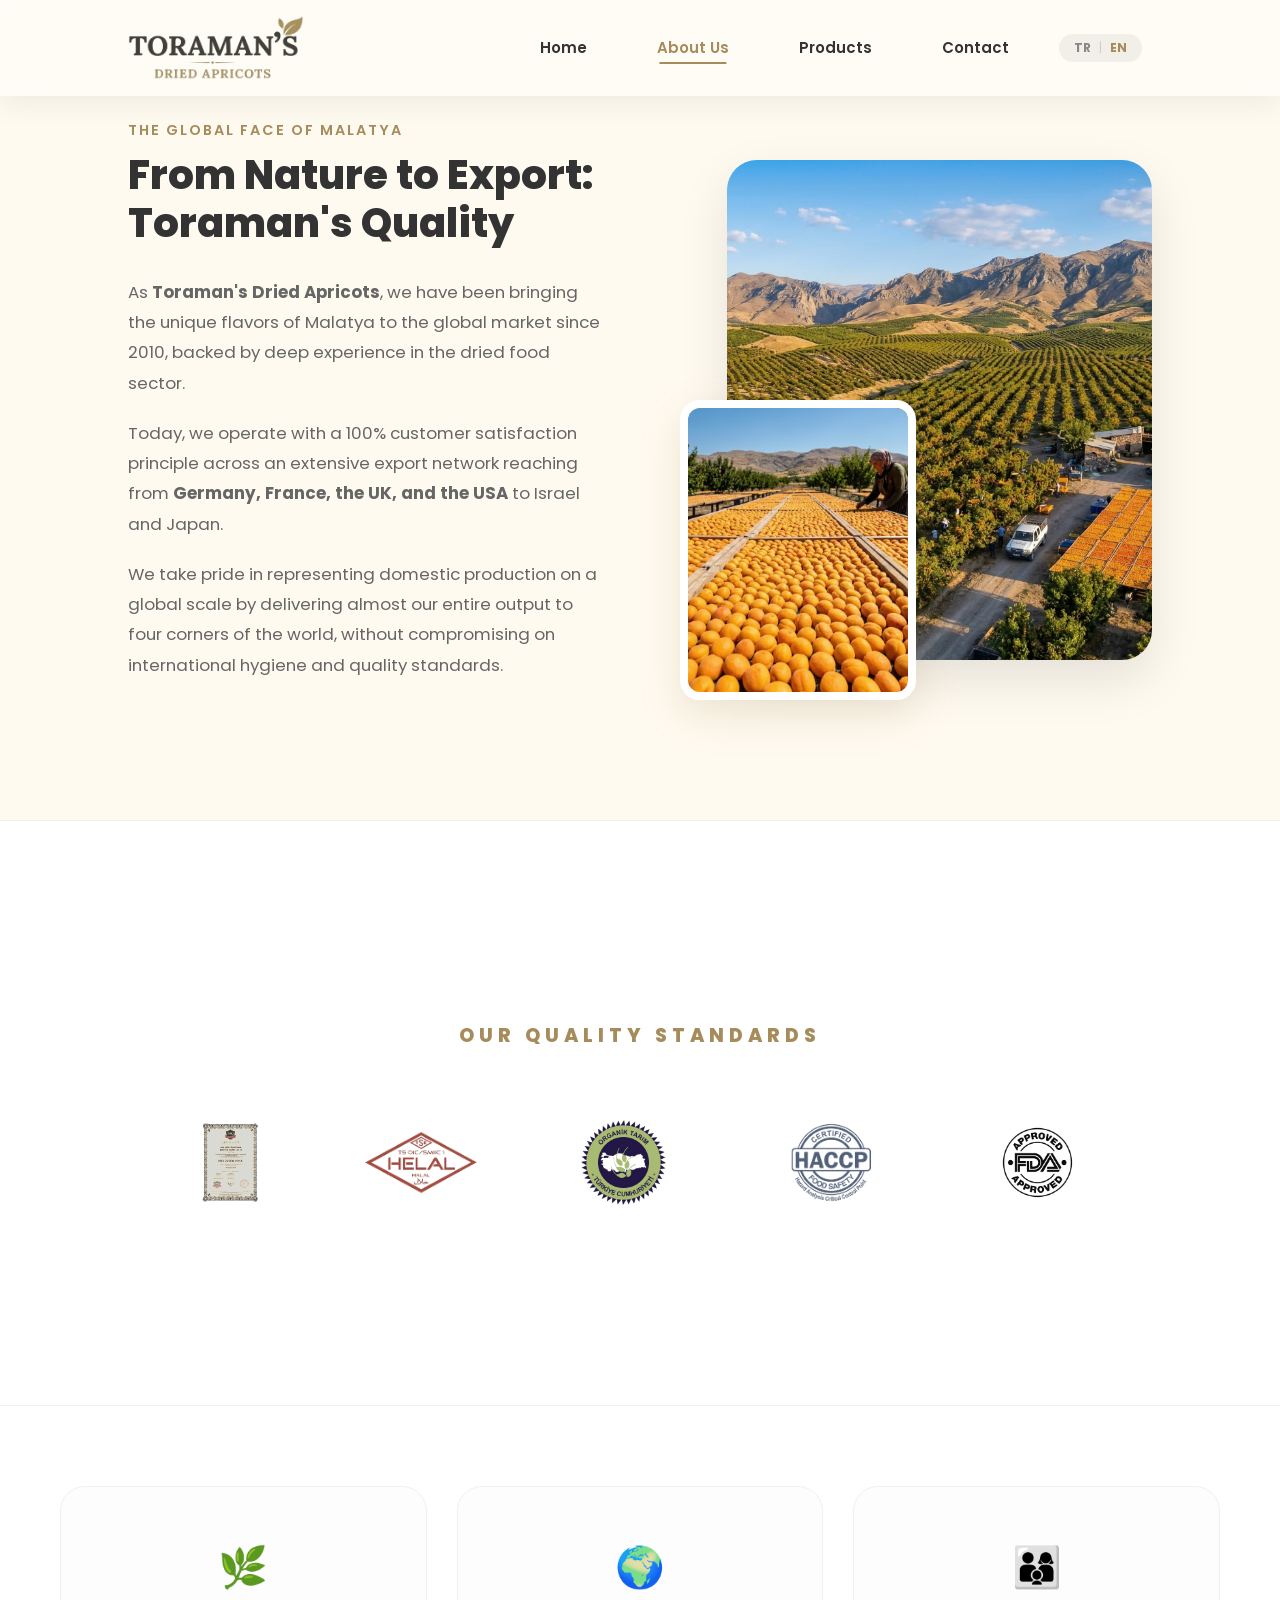
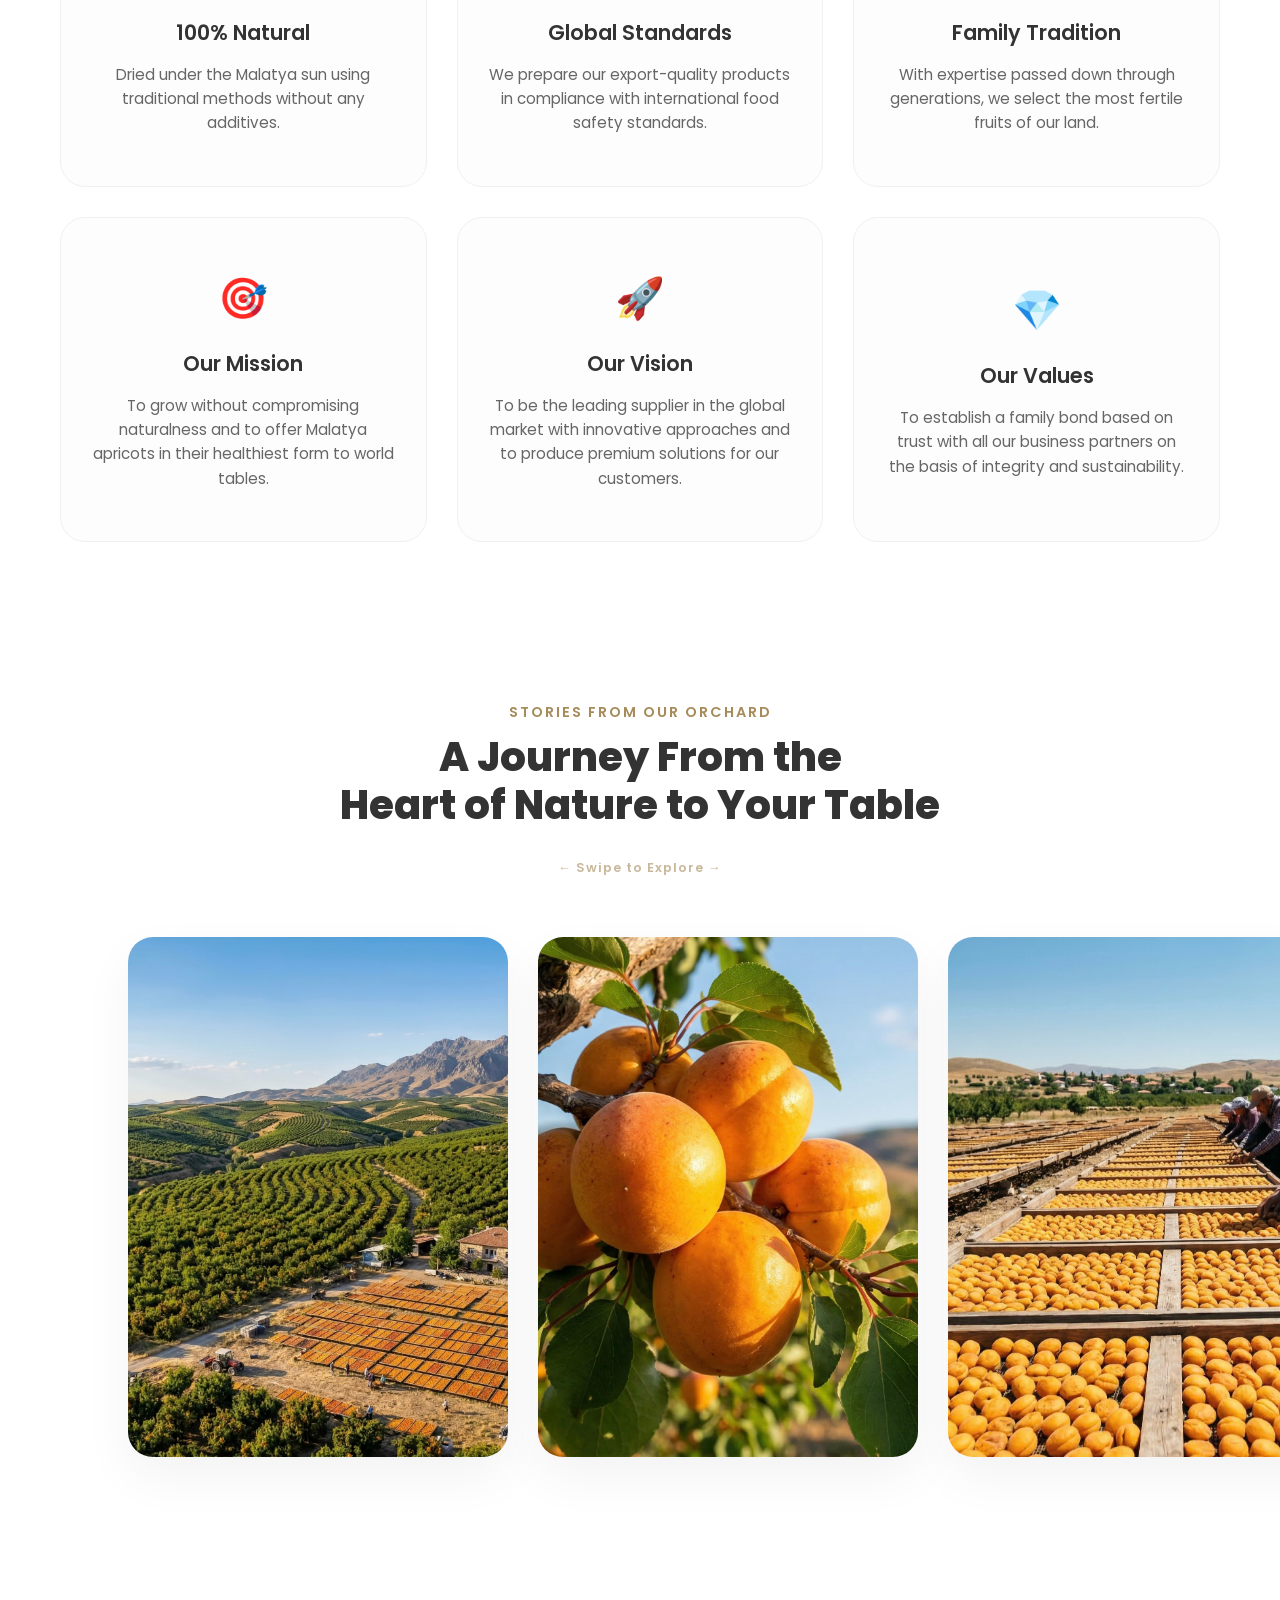
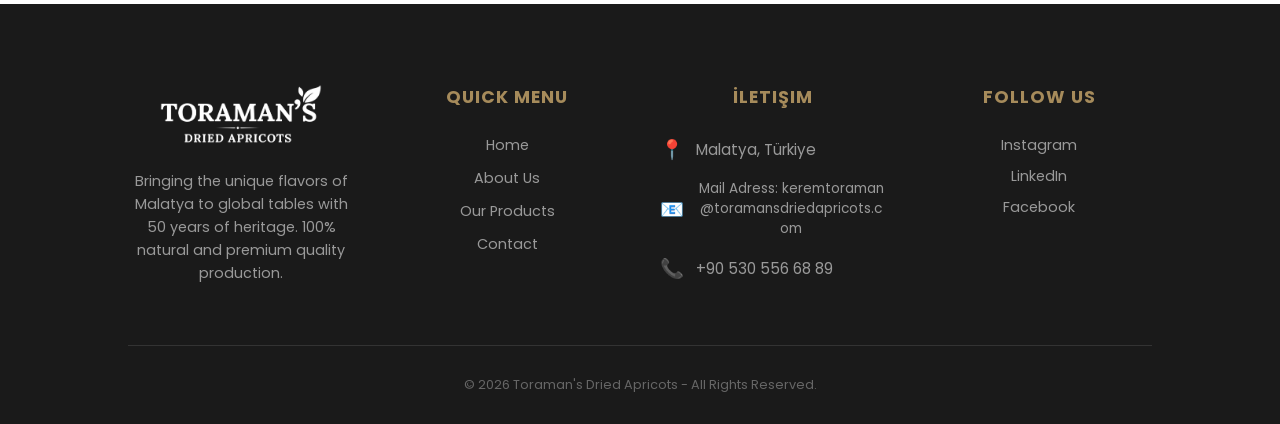
==== about-en.html @ fddc1342 "Update about-en.html" ====
<!DOCTYPE html>
<html lang="en">
<head>
    <meta charset="UTF-8">
    <meta name="viewport" content="width=device-width, initial-scale=1.0">
    <title>About Us | Toraman's Dried Apricots</title>
    <link href="https://fonts.googleapis.com/css2?family=Poppins:wght@300;400;600;700&display=swap" rel="stylesheet">
    <link rel="stylesheet" href="style.css">
    <link rel="icon" type="image/png" href="Photos/favicon1.png">
</head>
<body>
    <nav class="navbar">
        <div class="logo">
            <a href="index-en.html">
                <img src="Photos/logo.png" alt="Toraman Logo" id="nav-logo">
            </a>
        </div>
        <ul class="nav-links">
            <li><a href="index-en.html">Home</a></li>
            <li><a href="about-en.html" class="active">About Us</a></li>
            <li><a href="index-en.html#products">Products</a></li> 
            <li><a href="index-en.html#contact">Contact</a></li>
            <li class="lang-switcher">
                <a href="about.html" class="lang-btn">TR</a>
                <span class="lang-divider">|</span>
                <a href="about-en.html" class="lang-btn active">EN</a>
            </li>
        </ul>
    </nav>

    <section class="about-modern reveal">
        <div class="about-modern-content">
            <div class="about-modern-text">
                <span class="sub-title">The Global Face of Malatya</span>
                <h2 class="modern-title">From Nature to Export: <br> Toraman's Quality</h2>
                
                <p>As <strong>Toraman's Dried Apricots</strong>, we have been bringing the unique flavors of Malatya to the global market since 2010, backed by deep experience in the dried food sector.</p>
                
                <p>Today, we operate with a 100% customer satisfaction principle across an extensive export network reaching from <strong>Germany, France, the UK, and the USA</strong> to Israel and Japan.</p>
                
                <p>We take pride in representing domestic production on a global scale by delivering almost our entire output to four corners of the world, without compromising on international hygiene and quality standards.</p>
            </div>
    
            <div class="about-modern-visuals">
                <div class="main-image-wrapper">
                    <img src="Photos/hero1.jpg" alt="Toraman Apricot Orchard" class="main-image">
                </div>
                <div class="overlay-image-wrapper">
                    <img src="Photos/kurutma1.jpg" alt="Natural Drying Process" class="overlay-image">
                </div>
            </div>
        </div>
    </section>

    <section class="trust-stats reveal">
            <div class="cert-logos reveal delay-1">
            <div class="cert-container">
                <span class="cert-title">OUR QUALITY STANDARDS</span>
                <div class="cert-scroll">
                    <img src="Photos/iso-logo.png" alt="ISO 22000" class="cert-img">
                    <img src="Photos/helal-logo.png" alt="Halal Certificate" class="cert-img">
                    <img src="Photos/organik-logo.png" alt="Organic Farming" class="cert-img">
                    <img src="Photos/haccp-logo.png" alt="HACCP" class="cert-img">
                    <img src="Photos/fda-logo.png" alt="FDA Approved" class="cert-img">
                </div>
            </div>
        </div>
    </section>

    <section class="corporate-section">
        <div class="features-grid">
            <div class="feature-card reveal">
                <div class="feature-icon">🌿</div>
                <h3>100% Natural</h3>
                <p>Dried under the Malatya sun using traditional methods without any additives.</p>
            </div>
    
            <div class="feature-card reveal delay-1">
                <div class="feature-icon">🌍</div>
                <h3>Global Standards</h3>
                <p>We prepare our export-quality products in compliance with international food safety standards.</p>
            </div>
    
            <div class="feature-card reveal delay-2">
                <div class="feature-icon">👨‍👩‍👦</div>
                <h3>Family Tradition</h3>
                <p>With expertise passed down through generations, we select the most fertile fruits of our land.</p>
            </div>
    
            <div class="feature-card reveal">
                <div class="feature-icon">🎯</div>
                <h3>Our Mission</h3>
                <p>To grow without compromising naturalness and to offer Malatya apricots in their healthiest form to world tables.</p>
            </div>
    
            <div class="feature-card reveal delay-1">
                <div class="feature-icon">🚀</div>
                <h3>Our Vision</h3>
                <p>To be the leading supplier in the global market with innovative approaches and to produce premium solutions for our customers.</p>
            </div>
    
            <div class="feature-card reveal delay-2">
                <div class="feature-icon">💎</div>
                <h3>Our Values</h3>
                <p>To establish a family bond based on trust with all our business partners on the basis of integrity and sustainability.</p>
            </div>
        </div>
</section>

<section class="modern-scroll-gallery">
    <div class="gallery-intro reveal">
        <span class="sub-title">Stories From Our Orchard</span>
        <h2 class="modern-title">A Journey From the <br> Heart of Nature to Your Table</h2>
        <p class="scroll-hint">← Swipe to Explore →</p>
    </div>

    <div class="scroll-container-wrapper reveal delay-1">
        <div class="scroll-content">
            
            <div class="scroll-item">
                <img src="Photos/bahce1.jpg" alt="Toraman Apricot Orchard">
                <div class="item-overlay">
                    <h3>The Sun of Malatya</h3>
                    <p>We grow in the most fertile lands using natural methods.</p>
                </div>
            </div>

            <div class="scroll-item">
                <img src="Photos/hasat.jpg" alt="Apricot Harvest">
                <div class="item-overlay">
                    <h3>Careful Harvest</h3>
                    <p>We hand-pick each apricot from the branch with great care.</p>
                </div>
            </div>

            <div class="scroll-item">
                <img src="Photos/kurutma.jpg" alt="Natural Drying">
                <div class="item-overlay">
                    <h3>Traditional Drying</h3>
                    <p>We dry them under the sun without any additives.</p>
                </div>
            </div>

            <div class="scroll-item">
                <img src="Photos/premium.jpg" alt="Premium Apricots">
                <div class="item-overlay">
                    <h3>Premium Quality</h3>
                    <p>We select only the best and prepare them to export standards.</p>
                </div>
            </div>

             <div class="scroll-item">
                <img src="Photos/family.jpg" alt="Toraman Family">
                <div class="item-overlay">
                    <h3>Three Generations of Expertise</h3>
                    <p>We keep our family tradition alive since 1970.</p>
                </div>
            </div>

        </div>
    </div>
</section>

<footer class="footer">
    <div class="footer-container">
        <div class="footer-col">
            <img src="Photos/logo.png" alt="Toraman Logo" class="footer-logo">
            <p class="footer-about">
                Bringing the unique flavors of Malatya to global tables with 50 years of heritage. 100% natural and premium quality production.
            </p>
        </div>

        <div class="footer-col">
            <h4>Quick Menu</h4>
            <ul>
                <li><a href="index-en.html#home">Home</a></li>
                <li><a href="about-en.html">About Us</a></li>
                <li><a href="index-en.html#products">Our Products</a></li>
                <li><a href="index-en.html#contact">Contact</a></li>
            </ul>
        </div>

        <div class="footer-col">
            <h4>İletişim</h4>
            <div class="footer-contact-list">
                <div class="contact-item">
                    <span class="icon">📍</span>
                    <p>Malatya, Türkiye</p>
                </div>
                <div class="contact-item">
                    <span class="icon">📧</span>
                    <p class="long-email">Mail Adress: keremtoraman@toramansdriedapricots.com</p>
                </div>
                <div class="contact-item">
                    <span class="icon">📞</span>
                    <p>+90 530 556 68 89</p>
                </div>
            </div>
        </div>

        <div class="footer-col">
            <h4>Follow Us</h4>
            <div class="social-icons">
                <a href="#" class="social-link">Instagram</a>
                <a href="#" class="social-link">LinkedIn</a>
                <a href="#" class="social-link">Facebook</a>
            </div>
        </div>
    </div>
    <div class="footer-bottom">
        <p>© 2026 Toraman's Dried Apricots - All Rights Reserved.</p>
    </div>
</footer>

    <script src="script.js"></script>
</body>
</html>
---- style.css ----
* {
    margin: 0;
    padding: 0;
    box-sizing: border-box;
    font-family: 'Poppins', 'Segoe UI', Tahoma, sans-serif;
    scroll-behavior: smooth;
}

/* --- ANİMASYON TANIMLARI --- */
@keyframes fadeInUp {
    from {
        opacity: 0;
        transform: translateY(30px);
    }
    to {
        opacity: 1;
        transform: translateY(0);
    }
}

/* --- GENEL AYARLAR --- */
.navbar {
    display: flex;
    justify-content: space-between;
    align-items: center; /* Dikeyde tam ortalama */
    padding: 15px 10% !important;
    background: rgba(255, 255, 255, 0.4) !important; /* %40 opaklık: Arkadaki bahçe görseli çok daha net sızacak */
    backdrop-filter: blur(15px); /* Bulanıklık seviyesi Apple tarzı derinlik verir */
    -webkit-backdrop-filter: blur(15px);
    box-shadow: 0 4px 30px rgba(0, 0, 0, 0.05);
    position: fixed;
    width: 100%;
    top: 0;
    z-index: 1000;
    min-height: 80px;
    border-bottom: 1px solid rgba(255, 255, 255, 0.2);
    box-shadow: 0 4px 30px rgba(0, 0, 0, 0.08); /* 0.05'ten 0.08'e çıkardık */
}

.logo {
    font-size: 20px;
    font-weight: bold;
    color: #e67e22;
}

.logo span { color: #2ecc71; margin-left: 5px; }

.nav-links { 
    list-style: none; 
    display: flex; 
    align-items: center; 
    gap: 10px; /* Butonlar arası nefes payı */
}

.nav-links li {
    position: relative; /* Çizginin taşmaması için bu şart */
    margin: 0 10px;
}

/* Navigasyon Linkleri Genel */
.nav-links a {
    text-decoration: none;
    color: #333;
    font-weight: 600;
    font-size: 15px;
    padding: 10px 20px;
    display: inline-block;
    position: relative;
    border-radius: 50px;
    background-color: transparent !important; /* Gri kutuyu zorla kaldırır */
    transition: all 0.4s cubic-bezier(0.165, 0.84, 0.44, 1);
}

/* Üzerine gelince sadece renk değişsin */
.nav-links a:hover, .nav-links a.active {
    color: #a68b5b !important;
    background-color: transparent !important;
}

/* Çizgiyi kelime boyuna hapseden akıllı ayar */
.nav-links a::after {
    content: '';
    position: absolute;
    bottom: 5px; 
    left: 50%;
    width: 0; /* Başlangıçta yok */
    height: 2px;
    background-color: #a68b5b;
    transform: translateX(-50%); /* Tam ortadan genişler */
    transition: width 0.3s ease;
}

/* Üzerine gelince veya aktif sayfadaysa sadece kelime kadar uzar */
.nav-links a:hover::after,
.nav-links a.active::after {
    width: 60%; /* Butonun %60'ı kadar (tam yazı boyu) */
}

/* Eğer 'active' olan butonun arkasında hala gri kutu varsa onu şeffaflaştırır: */
.nav-links a.active {
    background-color: transparent !important;
    color: #a68b5b;
}

#nav-logo {
    height: 65px !important; /* Bir tık küçülterek daha zarif durmasını sağladık */
    width: auto !important;
    display: block; /* Eğer logonun beyaz bir arka planı varsa, onu navbarla kaynaştırır: */
    mix-blend-mode: multiply; /* Beyaz arka planı yok sayıp logoyu alta geçirir */
    transition: transform 0.3s ease;
    filter: contrast(110%); /* Logonun renklerini biraz daha canlandırır */}

#nav-logo:hover {
    transform: scale(1.05) !important;
}

@media (max-width: 768px) {
    #nav-logo {
        height: 65px !important;
    }
    .navbar {
        min-height: 70px;
    }
}

/* --- HERO (KAPAK) AYARLARI --- */
.hero {
    height: 100vh;
    background: linear-gradient(rgba(0,0,0,0.4), rgba(0,0,0,0.4)), url('Photos/hero.jpg') center/cover;
    display: flex;
    align-items: center;
    justify-content: center;
    text-align: center;
    color: #fff;
}

.hero-content {
    display: flex;
    flex-direction: column;
    align-items: center;
    justify-content: center;
    width: 100%;
}

.hero-content h1 { 
    font-size: 3.5rem;
    margin-bottom: 20px; 
    text-shadow: 2px 4px 10px rgba(0,0,0,0.3);
    letter-spacing: -1px;
}

.hero-content p {
    text-align: center;
    max-width: 650px;
    margin: 0 auto 40px auto;
    font-size: 1.3rem;
    text-shadow: 1px 2px 5px rgba(0,0,0,0.3);
    font-weight: 300;
}

.fade-in {
    animation: fadeInUp 1s ease-out forwards;
}

.fade-in-delay {
    opacity: 0;
    animation: fadeInUp 1s ease-out 0.5s forwards;
}

.reveal-btn {
    opacity: 0;
    animation: fadeInUp 1s ease-out 1s forwards;
    background: linear-gradient(135deg, #a68b5b, #8b7355) !important;
    color: #fff !important;
    text-decoration: none;
    padding: 15px 45px !important;
    border-radius: 50px;
    font-weight: 700 !important;
    font-size: 16px;
    letter-spacing: 1px;
    display: inline-block;
    border: none !important;
    box-shadow: 0 10px 25px rgba(166, 139, 91, 0.4) !important;
    transition: all 0.4s cubic-bezier(0.175, 0.885, 0.32, 1.275) !important;
    box-shadow: 0 10px 25px rgba(166, 139, 91, 0.4);
    border: 1px solid rgba(255, 255, 255, 0.2); /* Çok ince beyaz bir çerçeve butonu öne çıkarır */
}

.reveal-btn:hover {
    transform: translateY(-5px) scale(1.05);
    box-shadow: 0 15px 35px rgba(166, 139, 91, 0.5) !important;
    filter: brightness(1.1);
}

/* --- APPLE STYLE ÜRÜN KARTLARI --- */
.products {
    padding: 120px 10%;
    background: #fbfbfd; /* Apple'ın imza kirli beyazı */
    text-align: center;
}

.product-grid {
    display: grid;
    grid-template-columns: repeat(auto-fit, minmax(320px, 1fr));
    gap: 40px;
    margin-top: 80px;
}

.product-card {
    background: #fff;
    border-radius: 30px; /* Daha yumuşak köşeler */
    overflow: hidden;
    position: relative;
    height: 500px;
    display: flex;
    flex-direction: column;
    box-shadow: 0 10px 30px rgba(0,0,0,0.03); /* Çok hafif başlangıç gölgesi */
    transition: all 0.6s cubic-bezier(0.165, 0.84, 0.44, 1);
    border: 1px solid rgba(0,0,0,0.05);
    cursor: pointer;
}

/* Görsel Alanı */
.product-image-wrapper {
    position: absolute;
    top: 0;
    left: 0;
    width: 100%;
    height: 100%;
    z-index: 1;
}

.product-card img {
    width: 100%;
    height: 100%;
    object-fit: cover;
    transition: transform 1.2s cubic-bezier(0.165, 0.84, 0.44, 1);
}

/* Bilgi Paneli (Üstte Duran Yazılar) */
.product-info {
    position: relative;
    z-index: 2;
    padding: 40px;
    height: 100%;
    display: flex;
    flex-direction: column;
    justify-content: flex-end; /* Yazıları en alta yaslar */
    background: linear-gradient(to top, rgba(0,0,0,0.7) 0%, transparent 60%);
    color: #fff;
    text-align: left;
}

.product-card h3 {
    font-size: 1.8rem;
    font-weight: 700;
    margin-bottom: 10px;
    transform: translateY(10px);
    transition: all 0.5s ease;
}

.product-card p {
    font-size: 1rem;
    opacity: 0.8;
    line-height: 1.5;
    transform: translateY(10px);
    transition: all 0.5s ease 0.1s;
}

/* --- HOVER EFEKTLERİ --- */
.product-card:hover {
    transform: scale(1.02) translateY(-10px);
    box-shadow: 0 30px 60px rgba(0,0,0,0.12);
}

.product-card:hover img {
    transform: scale(1.1); /* Resim hafifçe yaklaşır */
}

.product-card:hover h3, 
.product-card:hover p {
    transform: translateY(0);
}

/* Parlama Efekti */
.product-card::after {
    content: '';
    position: absolute;
    top: 0;
    left: -150%;
    width: 100%;
    height: 100%;
    background: linear-gradient(to right, rgba(255,255,255,0) 0%, rgba(255,255,255,0.2) 50%, rgba(255,255,255,0) 100%);
    transform: skewX(-25deg);
    transition: 0.8s;
    z-index: 3;
}

.product-card:hover::after {
    left: 150%;
}

/* --- TRUST STATS (GÜVEN KANITI) --- */
.trust-stats {
    padding: 100px 10%;
    background: #fff; /* Temiz beyaz zemin */
    border-top: 1px solid #f0f0f0;
    border-bottom: 1px solid #f0f0f0;
}

.stats-container {
    display: grid;
    grid-template-columns: repeat(auto-fit, minmax(200px, 1fr));
    gap: 40px;
    max-width: 1200px;
    margin: 0 auto;
    text-align: center;
}

.stat-item {
    display: flex;
    flex-direction: column;
    align-items: center;
}

.stat-number {
    font-size: 3.5rem; /* Dev ve iddialı rakamlar */
    font-weight: 800;
    color: #a68b5b; /* Senin marka altın tonun */
    margin-bottom: 10px;
    line-height: 1;
}

.stat-label {
    font-size: 1.1rem;
    font-weight: 700;
    color: #333;
    text-transform: uppercase;
    letter-spacing: 1px;
    margin-bottom: 15px;
}

.stat-desc {
    color: #777;
    font-size: 0.9rem;
    line-height: 1.5;
    max-width: 200px;
}

/* Mobil için Rakamları Küçült */
@media (max-width: 768px) {
    .stat-number {
        font-size: 2.5rem;
    }
    .trust-stats {
        padding: 60px 5%;
    }
}

/* --- DİL DEĞİŞTİRİCİ (LANG SWITCHER) --- */
.lang-switcher {
    display: flex;
    align-items: center;
    margin-left: 20px;
    padding: 5px 15px;
    background: rgba(0, 0, 0, 0.05); /* Çok hafif gri bir kapsül */
    border-radius: 50px;
    gap: 8px;
}

.lang-btn {
    text-decoration: none !important;
    font-size: 12px !important;
    font-weight: 700 !important;
    color: #888 !important;
    padding: 0 !important;
    background: transparent !important;
    transition: all 0.3s ease !important;
}

.lang-btn:after {
    display: none !important; /* Alt çizgiyi bu butonlar için iptal et */
}

.lang-btn.active {
    color: #a68b5b !important; /* Aktif dil senin altın rengin */
}

.lang-btn:hover:not(.active) {
    color: #333 !important;
}

.lang-divider {
    color: #ccc;
    font-size: 12px;
    user-select: none;
}

/* Mobilde Navbar Sıkışmasın Diye */
@media (max-width: 768px) {
    .lang-switcher {
        margin-left: 5px;
        padding: 5px 10px;
    }
}

/* --- FAQ (AKORDEON) TASARIMI --- */
.faq-section {
    padding: 100px 10%;
    background: #fff;
}

.faq-container {
    max-width: 900px;
    margin: 0 auto;
    text-align: center;
}

.accordion {
    margin-top: 50px;
    text-align: left;
}

.accordion-item {
    border-bottom: 1px solid #eee;
    margin-bottom: 10px;
}

.accordion-header {
    width: 100%;
    padding: 25px 0;
    background: none;
    border: none;
    display: flex;
    justify-content: space-between;
    align-items: center;
    cursor: pointer;
    font-size: 1.1rem;
    font-weight: 600;
    color: #333;
    transition: color 0.3s ease;
}

.accordion-header:hover {
    color: #a68b5b;
}

.accordion-body {
    max-height: 0;
    overflow: hidden;
    transition: max-height 0.4s cubic-bezier(0.4, 0, 0.2, 1);
}

.accordion-body p {
    padding-bottom: 25px;
    color: #666;
    line-height: 1.6;
}

/* Aktif Durum */
.accordion-item.active .accordion-body {
    max-height: 200px;
}

.accordion-item.active .arrow-icon {
    transform: rotate(45deg);
    color: #a68b5b;
}

.arrow-icon {
    font-size: 1.5rem;
    font-style: normal;
    transition: transform 0.3s ease;
    color: #ccc;
}

/* --- 10. NEDEN BİZ (FEATURES) SECTION --- */
.features-section {
    padding: 100px 10%;
    background-color: #f9f9f9; /* Hafif kırık beyaz, bölümleri birbirinden ayırır */
}

.section-header {
    text-align: center;
    max-width: 800px;
    margin: 0 auto 60px auto;
}

.sub-title {
    display: block;
    color: #a68b5b; /* Toraman's Altın Rengi */
    font-weight: 600;
    text-transform: uppercase;
    letter-spacing: 2px;
    font-size: 0.9rem;
    margin-bottom: 15px;
}

.modern-title {
    font-size: 2.8rem;
    color: #1d1d1f; /* Apple Siyahı */
    font-weight: 700;
    line-height: 1.2;
}

.features-grid {
    display: grid;
    grid-template-columns: repeat(auto-fit, minmax(300px, 1fr));
    gap: 30px;
    max-width: 1200px;
    margin: 0 auto;
}

.feature-card {
    background: #fff;
    padding: 40px;
    border-radius: 20px;
    transition: all 0.4s cubic-bezier(0.4, 0, 0.2, 1);
    border: 1px solid #f0f0f0;
    text-align: center;
}

.feature-card:hover {
    transform: translateY(-10px);
    box-shadow: 0 20px 40px rgba(0,0,0,0.05);
    border-color: #a68b5b;
}

.feature-icon {
    font-size: 2.5rem;
    margin-bottom: 20px;
    display: block;
}

.feature-card h3 {
    font-size: 1.3rem;
    color: #1d1d1f;
    margin-bottom: 15px;
    font-weight: 600;
}

.feature-card p {
    color: #6e6e73; /* Apple Grisi */
    line-height: 1.6;
    font-size: 0.95rem;
}

/* Mobil Uyumluluk */
@media (max-width: 768px) {
    .modern-title {
        font-size: 2rem;
    }
    .features-section {
        padding: 60px 5%;
    }
}

/* --- 11. ANİMASYONLU BÖLÜM AYIRICI --- */
.section-divider {
    width: 0;                /* Başlangıçta genişlik sıfır (görünmez) */
    height: 3px;             /* Zarif bir incelik (istersen 5px yapabilirsin) */
    background: #a68b5b;      /* Toraman's Altın Rengi */
    margin: 60px auto;       /* Üst ve alttan boşluk */
    border-radius: 50px;     /* Yumuşak kenarlar */
    opacity: 0;              /* Başlangıçta şeffaf */
    display: block;
    transform-origin: center; /* Ortadan dışarıya doğru büyümesi için kritik */
    
    /* Animasyonun yumuşaklığı ve süresi (1.5 saniye, yavaş başlayıp hızlanan) */
    transition: width 1.5s cubic-bezier(0.22, 1, 0.36, 1), opacity 1s ease;
}

/* JavaScript bu sınıfı eklediğinde animasyon tetiklenir */
.section-divider.animate-line {
    width: 80%;              /* Ekranın %80'ine kadar uzat (tam uçlara gitmemesi daha şık) */
    opacity: 0.8;            /* Görünür hale getir */
}

/* Mobil cihazlar için genişliği ayarla */
@media (max-width: 768px) {
    .section-divider.animate-line {
        width: 90%;          /* Mobilde biraz daha geniş durabilir */
    }
    .section-divider {
        margin: 40px auto;   /* Boşluğu mobilde daralt */
    }
}

/* --- MODERN FOOTER --- */
.footer {
    background: #1a1a1a; /* Koyu antrasit, çok daha premium durur */
    color: #fff;
    padding: 80px 10% 30px 10%;
    font-size: 0.9rem;
}

.footer-container {
    display: grid;
    grid-template-columns: repeat(auto-fit, minmax(200px, 1fr));
    gap: 40px;
    max-width: 1200px;
    margin: 0 auto;
}

.footer-logo {
    height: 60px;
    margin-bottom: 20px;
    filter: brightness(0) invert(1); /* Logoyu beyaza çevirir (koyu zeminde şık durur) */
}

.footer-about {
    color: #999;
    line-height: 1.6;
}

.footer-col h4 {
    color: #a68b5b; /* Senin altın rengin */
    margin-bottom: 25px;
    font-size: 1.1rem;
    text-transform: uppercase;
    letter-spacing: 1px;
}

.footer-col ul {
    list-style: none;
}

.footer-col ul li {
    margin-bottom: 12px;
}

.footer-col ul li a {
    color: #999;
    text-decoration: none;
    transition: color 0.3s;
}

.footer-col ul li a:hover {
    color: #fff;
}

.social-icons {
    display: flex;
    flex-direction: column;
    gap: 10px;
}

.social-link {
    color: #999;
    text-decoration: none;
    transition: 0.3s;
}

.social-link:hover {
    color: #a68b5b;
    transform: translateX(5px);
}

.footer-bottom {
    margin-top: 60px;
    padding-top: 30px;
    border-top: 1px solid #333;
    text-align: center;
    color: #666;
    font-size: 0.8rem;
}

/* Mobil Düzenleme */
@media (max-width: 768px) {
    .footer {
        text-align: center;
        padding: 60px 5% 30px 5%;
    }
    .footer-col {
        display: flex;
        flex-direction: column;
        align-items: center;
    }
}

/* --- CERTIFICATE LOGOS (SERTİFİKALAR) --- */
.cert-logos {
    padding: 100px 0;
    background: #fff;
    width: 100%; /* Konteynerin tüm genişliği kapladığından emin olalım */
    display: flex;
    justify-content: center;
}

.cert-container {
    width: 100%;
    max-width: 1200px;
    margin: 0 auto;
    text-align: center; /* Başlığı merkeze iter */
    display: flex;
    flex-direction: column;
    align-items: center; /* İçindeki her şeyi (başlık ve logolar) yatayda ortalar */
}

.cert-title {
    display: block;
    width: 100%;
    text-align: center;
    font-size: 1.2rem; /* Boyutu 0.8'den 1.2'ye çıkardık */
    font-weight: 800; /* Daha kalın ve belirgin yaptık */
    color: #a68b5b;
    letter-spacing: 5px; /* Harf aralığını bir tık daha açtık */
    margin-bottom: 70px; /* Logolardan biraz daha uzaklaştırdık */
    text-transform: uppercase;
}

.cert-scroll {
    display: flex;
    justify-content: center; /* Logoları merkeze toplar */
    align-items: center;
    gap: 100px;
    flex-wrap: wrap;
    width: 100%;
}

.cert-img {
    height: 85px; /* Logoları 65px'den 85px'e çıkardık, artık çok daha netler */
    width: auto;
    filter: sepia(0.4) contrast(0.9) brightness(0.9);
    transition: all 0.5s cubic-bezier(0.165, 0.84, 0.44, 1);
}

.cert-img:hover {
    filter: none;
    transform: scale(1.15); /* Hover etkisini bir tık daha belirgin yaptık */
}

/* --- MOBİL AYARLAR (TEK BİR BLOKTA) --- */
@media (max-width: 768px) {
    .cert-logos {
        padding: 60px 20px;
    }
    .cert-scroll {
        gap: 40px;
    }
    .cert-img {
        height: 55px; /* Mobilde de görünürlüğü artırdık */
    }
}

@media (max-width: 992px) {
    .contact-split-container {
        flex-direction: column;
    }
    .contact-form-side, .contact-map-side {
        width: 100%;
        flex: none;
    }
    .contact-map-side {
        height: 350px;
        min-height: 350px;
    }
    .cert-scroll {
        gap: 30px; /* Mobilde araları daralt */
    }
    .cert-img {
        height: 40px;
    }
}

@media (max-width: 768px) {
    .stat-number {
        font-size: 2.5rem;
    }
    .trust-stats {
        padding: 60px 5%;
    }
    .scroll-item {
        width: 80vw !important;
        height: 450px !important;
        border-radius: 20px;
    }
    .item-overlay {
        opacity: 1 !important;
        padding: 25px !important;
    }
    .item-overlay h3, .item-overlay p {
        transform: translateY(0) !important;
    }
}

/* --- İLETİŞİM BÖLÜMÜ --- */
.contact {
    padding: 100px 5%;
    background: #fdfdfd;
}

.contact-header {
    text-align: center;
    margin-bottom: 60px;
}

.contact-header h2 {
    font-size: 2.8rem;
    color: #333;
    margin-bottom: 15px;
}

.contact-container {
    max-width: 700px;
    margin: 0 auto;
    background: #fff;
    padding: 50px;
    border-radius: 20px;
    box-shadow: 0 10px 40px rgba(0,0,0,0.05);
    border-top: 5px solid #a68b5b;
}

/* Form ve Haritayı Yan Yana Getiren Ana Konteyner */
.contact-split-container {
    display: flex;
    gap: 30px;
    max-width: 1200px;
    margin: 0 auto;
    align-items: stretch;
}

.contact-form-side {
    flex: 1.2;
    background: #fff;
    padding: 40px;
    border-radius: 25px;
    border: 1px solid #f0f0f0;
    box-shadow: 0 10px 40px rgba(0,0,0,0.05);
}

.contact-map-side {
    flex: 1;
    border-radius: 25px;
    overflow: hidden;
    border: 1px solid #f0f0f0;
    box-shadow: 0 10px 40px rgba(0,0,0,0.05);
    min-height: 450px;
}

/* Form Elemanları */
.input-group {
    margin-bottom: 20px;
}

#contactForm input, 
#contactForm textarea {
    width: 100%;
    padding: 15px 20px;
    border: 2px solid #f0f0f0;
    border-radius: 12px;
    background: #fcfcfc;
    transition: all 0.3s ease;
}

.submit-btn {
    width: 100%;
    padding: 15px;
    background: #e67e22;
    color: white;
    border-radius: 12px;
    border: none;
    font-weight: 700;
    cursor: pointer;
}

.contact-form-side {
    padding: 40px;
}

.contact-map-side {
    min-height: 450px;
}

/* Form İçindeki Input Grupları */
.input-group {
    margin-bottom: 20px;
}

.contact h2 {
    font-size: 2.2rem;
    color: #333;
    margin-bottom: 10px;
}

.contact p {
    color: #666;
    margin-bottom: 40px;
}

.input-group {
    margin-bottom: 20px;
    text-align: left;
}

#contactForm input, 
#contactForm textarea {
    width: 100%;
    padding: 15px 20px;
    border: 2px solid #f0f0f0;
    border-radius: 12px;
    font-size: 15px;
    transition: all 0.3s ease;
    background: #fcfcfc;
}

#contactForm input:focus, 
#contactForm textarea:focus {
    outline: none;
    border-color: #e67e22;
    background: #fff;
    box-shadow: 0 5px 15px rgba(230, 126, 34, 0.1);
}

.submit-btn {
    width: 100%;
    padding: 15px !important;
    background: #e67e22 !important;
    border-radius: 12px !important;
    font-weight: 700 !important;
    font-size: 16px !important;
    cursor: pointer;
    border: none;
    transition: transform 0.3s ease, box-shadow 0.3s ease !important;
}

.status-msg {
    margin-top: 15px;
    font-size: 14px;
    text-align: center;
    min-height: 20px;
    font-weight: 500;
}

/* --- FOOTER VE WHATSAPP --- */
footer { padding: 40px; text-align: center; background: #333; color: #fff; }

.whatsapp-fixed {
    position: fixed !important;
    bottom: 20px !important;
    right: 20px !important;
    z-index: 9999 !important;
    display: flex !important;
    align-items: center !important;
    background-color: #25d366 !important;
    padding: 10px 15px !important;
    border-radius: 50px !important;
    text-decoration: none !important;
    box-shadow: 0 4px 12px rgba(0,0,0,0.2) !important;
}

.whatsapp-fixed img {
    width: 25px !important;
    height: 25px !important;
    min-width: 25px !important;
}

.whatsapp-fixed span {
    color: white !important;
    margin-left: 8px !important;
    font-size: 14px !important;
    font-weight: 600 !important;
}

/* --- MOBİL AYARLAR (TEK BİR BLOKTA) --- */
@media (max-width: 768px) {
    .navbar {
        padding: 5px 10px !important;
        flex-direction: row !important;
        justify-content: space-between !important;
        min-height: 65px !important;
    }

    #nav-logo {
        height: 40px !important; /* Logoyu bir tık daha küçülttük */
    }

    .nav-links {
        display: flex !important;
        gap: 2px !important;
    }

    .nav-links a {
        font-size: 9px !important; /* Kelimelerin sığması için fontu biraz daha daralttık */
        padding: 4px 5px !important;
        white-space: nowrap !important; /* Kelimelerin alt alta binmesini kesin olarak engeller */
    }

    /* Başlığı mobilde daha okunaklı yapalım */
    .hero-content h1 {
        font-size: 2.2rem !important; /* Çok küçük görünüyordu, ideal boyuta çektik */
        line-height: 1.2 !important;
        margin-bottom: 15px !important;
    }

    .hero-content p {
        font-size: 1rem !important;
        margin-bottom: 25px !important;
    }

    /* Butonu mobilde daha zarif yapalım */
    .reveal-btn {
        padding: 12px 30px !important; /* Devasa duran butonu küçülttük */
        font-size: 14px !important;
    }

    .whatsapp-fixed { padding: 12px !important; border-radius: 50% !important; }
    .whatsapp-fixed span { display: none !important; }
}

/* --- HAKKIMIZDA SAYFASI AYARLARI --- */
.about-modern {
    padding: 120px 10%;
    background: #fffaf0;
}

.about-modern-content {
    display: flex;
    align-items: center;
    gap: 80px;
    max-width: 1400px;
    margin: 0 auto;
}

.about-modern-text { flex: 1; }

.sub-title {
    display: block;
    color: #a68b5b;
    font-weight: 600;
    text-transform: uppercase;
    letter-spacing: 2px;
    font-size: 0.9rem;
    margin-bottom: 10px;
}

.modern-title {
    font-size: 3.2rem;
    font-weight: 800;
    color: #333;
    line-height: 1.2;
    margin-bottom: 30px;
}

.about-modern-text p {
    color: #666;
    line-height: 1.8;
    margin-bottom: 20px;
    font-size: 1.05rem;
}

.about-modern-visuals {
    flex: 1;
    position: relative;
    height: 500px;
}

.main-image-wrapper {
    width: 90%;
    height: 100%;
    position: absolute;
    top: 0;
    right: 0;
    overflow: hidden;
    border-radius: 30px;
    box-shadow: 0 20px 50px rgba(0,0,0,0.1);
}

.main-image { width: 100%; height: 100%; object-fit: cover; }

.overlay-image-wrapper {
    width: 50%;
    height: 60%;
    position: absolute;
    bottom: -40px;
    left: 0;
    overflow: hidden;
    border-radius: 20px;
    border: 8px solid #fff;
    box-shadow: 0 15px 40px rgba(166, 139, 91, 0.2);
}

.overlay-image { width: 100%; height: 100%; object-fit: cover; }

/* --- MODERN GARDEN GALLERY --- */
.garden-gallery {
    padding: 150px 0;
    background: #fff;
    overflow: hidden;
}

.gallery-header {
    text-align: center;
    max-width: 700px;
    margin: 0 auto 80px auto;
    padding: 0 10%;
}

.gallery-header h2 {
    font-size: 3rem;
    font-weight: 800;
    color: #333;
    margin-bottom: 20px;
}

.gallery-header p {
    color: #666;
    font-size: 1.1rem;
    line-height: 1.7;
}

.gallery-grid {
    display: grid;
    grid-template-columns: repeat(auto-fit, minmax(320px, 1fr));
    gap: 30px;
    max-width: 1600px;
    margin: 0 auto;
    padding: 0 5%;
    perspective: 1000px;
}

.gallery-item {
    position: relative;
    height: 450px;
    overflow: hidden;
    border-radius: 30px;
    box-shadow: 0 10px 40px rgba(0, 0, 0, 0.04);
    transition: all 0.6s cubic-bezier(0.165, 0.84, 0.44, 1);
}

.gallery-item:hover {
    transform: translateY(-15px) scale(1.02);
    box-shadow: 0 30px 60px rgba(166, 139, 91, 0.15);
    z-index: 10;
}

.gallery-item img {
    width: 100%;
    height: 100%;
    object-fit: cover;
    transition: transform 0.8s cubic-bezier(0.165, 0.84, 0.44, 1);
}

.gallery-item:hover img { transform: scale(1.1); }

/* --- KAYDIRMA (REVEAL) ANİMASYONLARI --- */
.reveal {
    opacity: 0;
    transform: translateY(30px);
    transition: all 0.8s cubic-bezier(0.165, 0.84, 0.44, 1);
}

.reveal.active {
    opacity: 1;
    transform: translateY(0);
}

.delay-1 { transition-delay: 0.2s; }
.delay-2 { transition-delay: 0.4s; }
.delay-3 { transition-delay: 0.6s; }
.delay-4 { transition-delay: 0.8s; }

/* --- WHY US SEKTÖRÜ --- */
.why-us { padding: 60px 10%; background: #fff; }

.features-grid {
    display: grid;
    grid-template-columns: repeat(3, 1fr);
    gap: 30px;
    max-width: 1200px;
    margin: 80px auto; /* Üstten ve alttan boşluk bırakıp yatayda tam ortalar */
    padding: 0 20px;
    justify-content: center; /* Izgara içeriğini yatayda ortalar */
    align-items: stretch; /* Kutuların boylarını birbirine eşitler */
    text-align: center;
}

.feature-card {
    background: #fff;
    padding: 50px 30px;
    border-radius: 25px;
    background: #fdfdfd;
    border: 1px solid #f0f0f0; /* Görseldeki o ince zarif çerçeve */
    text-align: center;
    transition: all 0.4s ease;
    display: flex;
    flex-direction: column;
    align-items: center; /* İkon ve başlıkları dikey eksende ortalar */
    justify-content: center;
}

.feature-card:hover {
    transform: translateY(-10px);
    box-shadow: 0 15px 35px rgba(166, 139, 91, 0.1);
    border-color: #a68b5b;
}

.feature-icon { font-size: 40px; margin-bottom: 20px; }
.feature-card h3 { color: #333; margin-bottom: 15px; font-size: 1.3rem; }
.feature-card p { color: #666; font-size: 0.95rem; line-height: 1.6; }

/* Tablet ve Küçük Ekranlar İçin Düzenleme */
@media (max-width: 1024px) {
    .features-grid {
        grid-template-columns: repeat(2, 1fr); /* 2'li sıra */
    }
}

/* Mobil İçin Düzenleme */
@media (max-width: 768px) {
    .features-grid {
        grid-template-columns: 1fr; /* Tekli sıra */
        margin: 40px auto;
    }
}

/* --- MEDIA QUERIES --- */
@media (min-width: 992px) {
    .gallery-item:nth-child(even) { transform: translateY(50px); }
}

@media (max-width: 768px) {
    .modern-title { font-size: 2.2rem; }
    .about-modern-content { flex-direction: column; gap: 40px; }
    .about-modern-visuals { height: 350px; width: 100%; }
    .gallery-header h2 { font-size: 2.2rem; }
    .gallery-item { height: 300px; }
    .garden-gallery { padding: 80px 0; }
}

/* --- MODERN SCROLL GALLERY (APPLE STYLE) --- */
.modern-scroll-gallery {
    padding: 80px 0; /* 120px olan değeri 80px yaparak dikey yüksekliği daralttık */
    background: #fff;
    overflow: hidden;
}

.modern-title {
    font-size: 2.5rem; /* Başlığı bir tık küçülterek daha zarif bir görünüm sağladık */
}

.gallery-intro {
    text-align: center;
    margin-bottom: 40px; /* Başlık ile resimler arasındaki boşluğu azalttık */
    padding: 0 10%;
}

/* Yatay Kaydırma Konteyneri */
.scroll-container-wrapper {
    width: 100%;
    overflow-x: auto;
    overflow-y: hidden;
    white-space: nowrap;
    padding: 20px 0 60px 0;
    cursor: grab; /* Sürükleme ipucu */
    user-select: none;
    -webkit-overflow-scrolling: touch; /* iOS kaydırma desteği */
    scroll-snap-type: x proximity;
    
    -ms-overflow-style: none;
    scrollbar-width: none;
}

.scroll-container-wrapper.active-grab {
    cursor: grabbing; /* Tutarken el simgesi */
}

.scroll-container-wrapper::-webkit-scrollbar {
    display: none;
}

.scroll-content {
    display: inline-flex;
    gap: 30px;
    padding-left: 10%;
    padding-right: 10%;
}

/* Her Bir Görsel Kutusu */
.scroll-item {
    position: relative;
    width: 380px; /* Genişliği 450px'den 380px'e çektik */
    height: 520px; /* Yüksekliği 600px'den 520px'e düşürerek ekranı boğmasını engelledik */
    border-radius: 25px;
    overflow: hidden;
    box-shadow: 0 20px 50px rgba(0,0,0,0.05);
    transition: all 0.6s cubic-bezier(0.165, 0.84, 0.44, 1);
    display: inline-block;
    vertical-align: top;
    scroll-snap-align: center;
}

.scroll-item img {
    width: 100%;
    height: 100%;
    object-fit: cover;
    transition: transform 1s cubic-bezier(0.165, 0.84, 0.44, 1);
}

.scroll-hint {
    font-size: 0.8rem;
    color: #a68b5b;
    font-weight: 600;
    margin-top: 10px;
    opacity: 0.6;
    letter-spacing: 1px;
    animation: pulse 2s infinite; /* Hafifçe yanıp sönme efekti */
}

@keyframes pulse {
    0% { opacity: 0.3; }
    50% { opacity: 0.8; }
    100% { opacity: 0.3; }
}

/* Üzerine Gelince Beliren Yazı Paneli (Overlay) */
.item-overlay {
    position: absolute;
    bottom: 0;
    left: 0;
    width: 100%;
    height: 100%;
    background: linear-gradient(to top, rgba(0,0,0,0.8), transparent 70%);
    padding: 40px;
    display: flex;
    flex-direction: column;
    justify-content: flex-end;
    opacity: 0;
    transition: all 0.5s ease;
    white-space: normal;
}

.item-overlay h3 {
    color: #fff;
    font-size: 1.8rem;
    font-weight: 700;
    margin-bottom: 10px;
    transform: translateY(20px);
    transition: all 0.5s ease;
}

.item-overlay p {
    color: rgba(255,255,255,0.9);
    font-size: 1rem;
    line-height: 1.6;
    transform: translateY(20px);
    transition: all 0.5s ease 0.1s;
}

/* Masaüstü Hover Durumu */
.scroll-item:hover {
    transform: scale(1.02);
    box-shadow: 0 30px 60px rgba(166, 139, 91, 0.2);
}

.scroll-item:hover img { transform: scale(1.1); }
.scroll-item:hover .item-overlay { opacity: 1; }
.scroll-item:hover .item-overlay h3,
.scroll-item:hover .item-overlay p { transform: translateY(0); }

/* Footer İletişim Düzeni */
.footer-contact-list {
    display: flex;
    flex-direction: column;
    gap: 15px;
    margin-top: 10px;
}

.contact-item {
    display: flex;
    align-items: center;
    gap: 12px;
    justify-content: flex-start; /* Sola yaslı, daha kurumsal durur */
}

.contact-item .icon {
    font-size: 1.2rem;
    min-width: 24px;
}

.contact-item p {
    margin: 0;
    color: #999;
    font-size: 0.95rem;
}

/* Uzun E-posta Özel Ayarı */
.long-email {
    font-size: 0.85rem !important; /* Bir tık küçülttük ki sığsın */
    word-break: break-all; /* Çok dar ekranlarda kelimeyi böler, taşma yapmaz */
}

/* Mobilde her şeyi ortalamak istersen */
@media (max-width: 768px) {
    .contact-item {
        justify-content: center;
    }
}

/* Mobilde sütunları daha geniş yapalım */
@media (max-width: 768px) {
    .footer-container {
        grid-template-columns: 1fr; /* Tek sütun */
        text-align: center;
    }
    .footer-contact-item {
        justify-content: center;
    }
}

/* --- İpucu Animasyonu --- */
.scroll-hint {
    text-align: center;
    font-size: 0.8rem;
    color: #a68b5b;
    font-weight: 600;
    margin-top: 20px;
    letter-spacing: 1px;
    animation: pulse 2s infinite;
}

@keyframes pulse {
    0% { opacity: 0.3; }
    50% { opacity: 0.8; }
    100% { opacity: 0.3; }
}

/* --- MOBİL AYARLAR --- */
@media (max-width: 768px) {
    .scroll-item {
        width: 80vw !important; /* Ekranın çoğunu kaplasın */
        height: 450px !important;
        border-radius: 20px;
    }
    
    .item-overlay {
        opacity: 1 !important; /* Mobilde yazılar hep açık */
        padding: 25px !important;
    }

    .item-overlay h3, .item-overlay p {
        transform: translateY(0) !important; /* Yazılar kaymadan sabit dursun */
    }

    .item-overlay h3 { font-size: 1.4rem; }
    .item-overlay p { font-size: 0.9rem; }

@media (max-width: 992px) {
    .contact-split-container {
        flex-direction: column; /* Mobilde alt alta gelsinler */
    }
    
    .contact-form-side, .contact-map-side {
        width: 100%;
        flex: none;
    }
    
    .contact-map-side {
        height: 350px;
        min-height: 350px;
    }
}
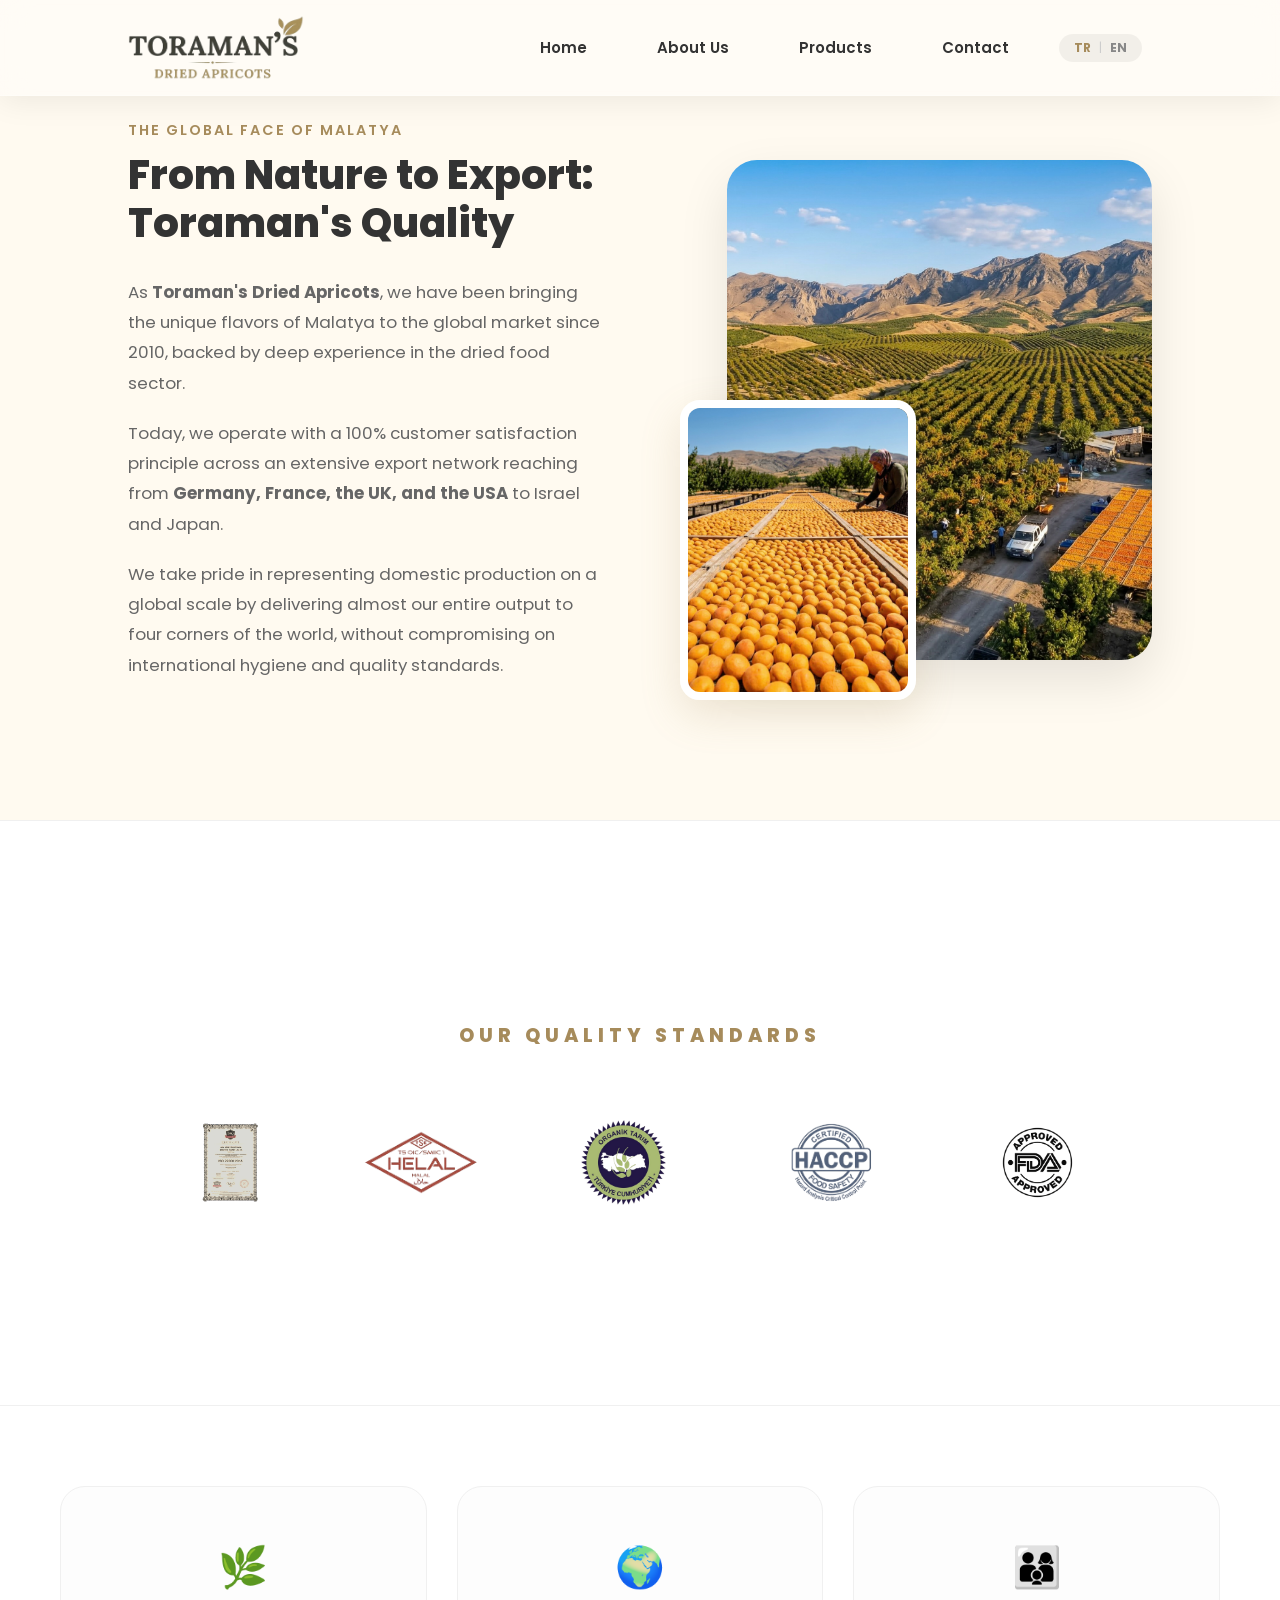
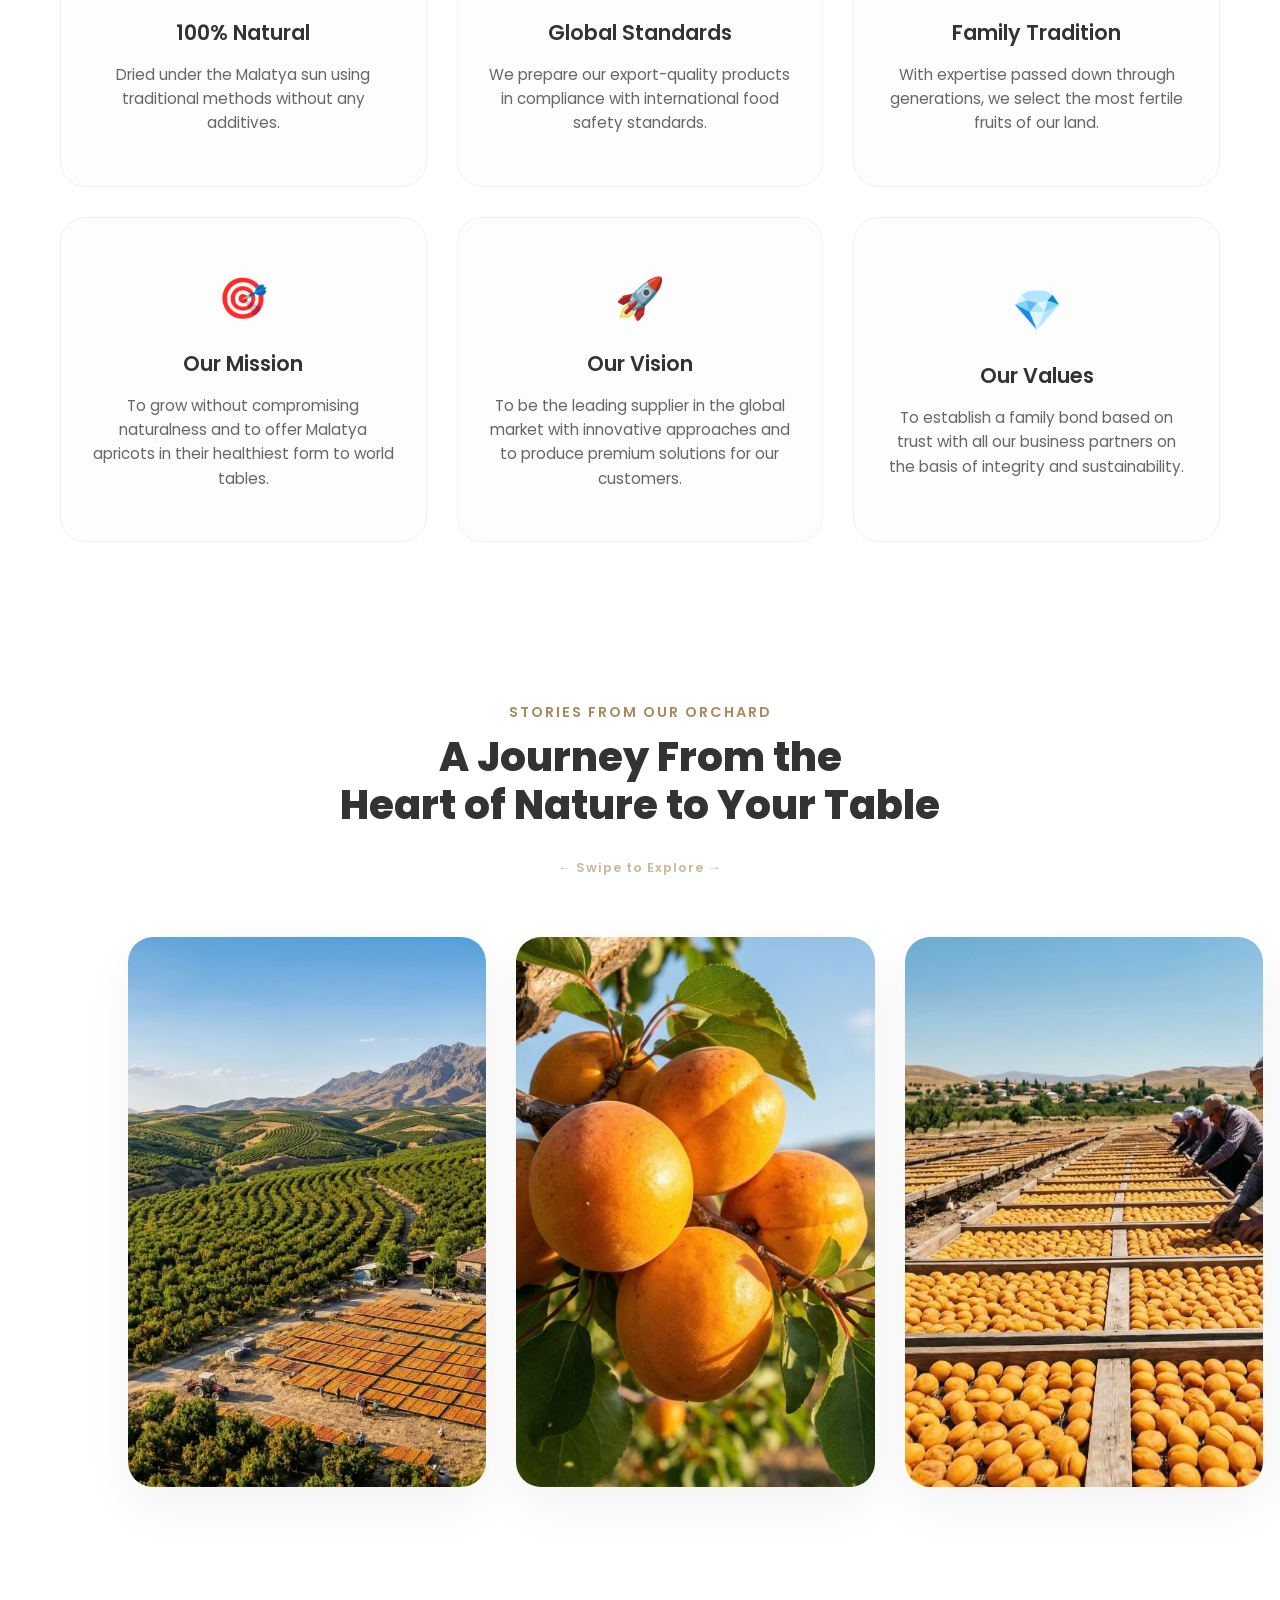
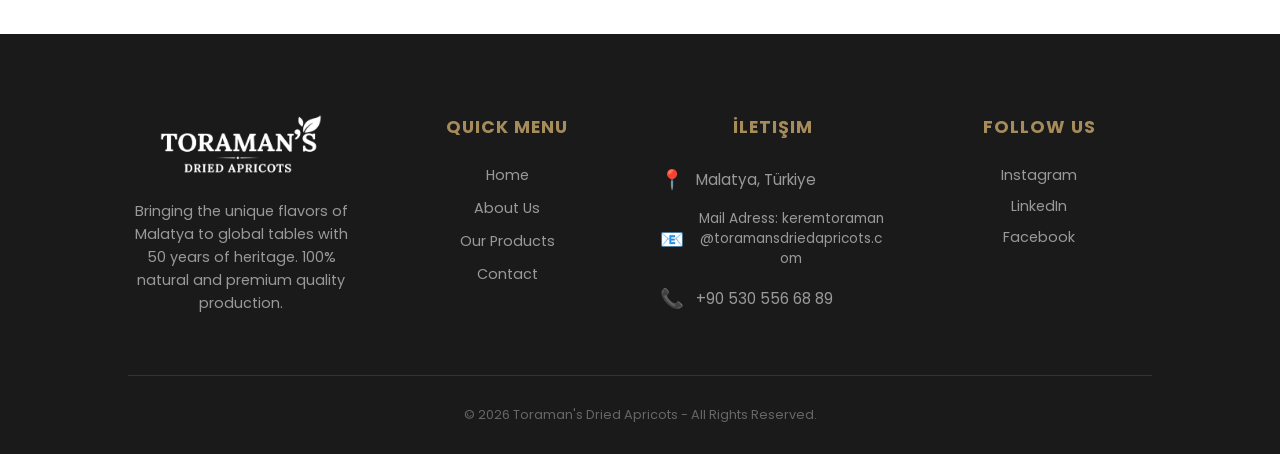
==== commit 6143f0fb: "Update about-en.html" ====
--- a/about-en.html
+++ b/about-en.html
@@ -9,21 +9,28 @@
     <link rel="icon" type="image/png" href="Photos/favicon1.png">
 </head>
 <body>
-    <nav class="navbar">
+        <nav class="navbar">
         <div class="logo">
-            <a href="index-en.html">
+            <a href="index.html">
                 <img src="Photos/logo.png" alt="Toraman Logo" id="nav-logo">
             </a>
         </div>
+    
+        <div class="menu-toggle" id="mobile-menu">
+            <span class="bar"></span>
+            <span class="bar"></span>
+            <span class="bar"></span>
+        </div>
+    
         <ul class="nav-links">
-            <li><a href="index-en.html">Home</a></li>
-            <li><a href="about-en.html" class="active">About Us</a></li>
-            <li><a href="index-en.html#products">Products</a></li> 
-            <li><a href="index-en.html#contact">Contact</a></li>
+            <li><a href="index.html">Home</a></li>
+            <li><a href="about.html">About Us</a></li>
+            <li><a href="index.html#products">Products</a></li>
+            <li><a href="index.html#contact">Contact</a></li>
             <li class="lang-switcher">
-                <a href="about.html" class="lang-btn">TR</a>
+                <a href="#" class="lang-btn active">TR</a>
                 <span class="lang-divider">|</span>
-                <a href="about-en.html" class="lang-btn active">EN</a>
+                <a href="#" class="lang-btn">EN</a>
             </li>
         </ul>
     </nav>
@@ -201,8 +208,8 @@
         <div class="footer-col">
             <h4>Follow Us</h4>
             <div class="social-icons">
-                <a href="#" class="social-link">Instagram</a>
-                <a href="#" class="social-link">LinkedIn</a>
+                <a href="https://www.instagram.com/the_toraman/" class="social-link">Instagram</a>
+                <a href="https://www.linkedin.com/in/kerem-toraman-1b116227b/" class="social-link">LinkedIn</a>
                 <a href="#" class="social-link">Facebook</a>
             </div>
         </div>
--- a/style.css
+++ b/style.css
@@ -120,6 +120,252 @@
     }
     .navbar {
         min-height: 70px;
+    }
+}
+
+/* --- NAVBAR GENEL (DEĞİŞTİR) --- */
+.navbar {
+    display: flex;
+    justify-content: space-between;
+    align-items: center;
+    padding: 15px 10%;
+    background: rgba(255, 255, 255, 0.8);
+    backdrop-filter: blur(15px);
+    position: fixed;
+    width: 100%;
+    top: 0;
+    z-index: 1000;
+    transition: 0.3s;
+}
+
+/* Hamburger Menü Butonu (Yeni Eklenecek) */
+.menu-toggle {
+    display: none; /* Masaüstünde görünmez */
+    flex-direction: column;
+    gap: 5px;
+    cursor: pointer;
+}
+
+.bar {
+    width: 25px;
+    height: 3px;
+    background-color: #a68b5b; /* Senin altın rengin */
+    transition: 0.3s;
+    border-radius: 2px;
+}
+
+/* --- MOBİL VE YATAY MOD İÇİN NAVBAR DÜZENLEME (Zarif Kutu Modu) --- */
+@media (max-width: 1024px) {
+    .navbar {
+        padding: 10px 10% !important; /* Kenar boşluklarını logo hizasına getirdik */
+        position: relative; /* Menünün hizalanması için gerekli */
+        z-index: 1000;
+    }
+
+    /* 1. Menü Kutusunu Küçült ve Şıklaştır */
+    .nav-links {
+        display: none; /* Başlangıçta gizli */
+        position: absolute;
+        top: 100%; /* Navbar'ın hemen bittiği yerden başlar */
+        right: 10%; /* Sağ kenardan 10% boşluk (Logo/İkon hizası) */
+        width: 250px; /* Menünün sabit, kibar bir genişliği olsun */
+        background: rgba(255, 255, 255, 0.95); /* Hafif şeffaf beyaz */
+        backdrop-filter: blur(15px); /* Şık buzlu cam efekti */
+        border-radius: 18px; /* Köşeleri yuvarla */
+        box-shadow: 0 15px 40px rgba(0,0,0,0.12); /* Hafif gölge */
+        border: 1px solid rgba(0,0,0,0.04); /* Çok hafif bir çerçeve */
+        padding: 15px 0;
+        flex-direction: column; /* Yazılar dikey dizilsin */
+        z-index: 999;
+        overflow: hidden; /* Taşmaları engelle */
+    }
+
+    /* Menü Aktif Olduğunda Göster (JavaScript tetikler) */
+    .nav-links.active {
+        display: flex !important;
+        animation: slideDownFade 0.35s ease-out; /* Açılış animasyonu */
+    }
+
+    /* 2. Yazıları Şıklaştır (Apple Tarzı) */
+    .nav-links li {
+        margin: 0 !important; /* Liste elemanları arası varsayılan boşluğu kaldır */
+        width: 100%;
+        text-align: left; /* Yazıları sola yasla */
+    }
+
+    .nav-links a {
+        font-family: -apple-system, BlinkMacSystemFont, "Segoe UI", Roboto, "Helvetica Neue", Arial, sans-serif; /* Modern yazı tipi */
+        font-size: 16px !important; /* Okunabilir boyut */
+        color: #1d1d1f !important; /* Koyu Apple grisi */
+        font-weight: 500; /* Orta kalınlık */
+        letter-spacing: -0.01em; /* Harf arası boşluğu daralt (Modern durur) */
+        padding: 14px 25px !important; /* Tıklama alanını genişlet */
+        display: block;
+        width: 100%;
+        transition: background 0.2s;
+    }
+
+    /* Linkin üzerine gelince (veya menü açıkken) hafif gri arka plan */
+    .nav-links a:hover,
+    .nav-links.active a {
+        background-color: rgba(0,0,0,0.03);
+    }
+
+    /* Active (Mevcut) sayfa linkini belirginleştir */
+    .nav-links a.active {
+        color: #bf9b30 !important; /* Logonun altın rengi tonu (Varsa) */
+        font-weight: 600;
+    }
+
+    /* 3. Dil Seçiciyi Ortala ve Şıklaştır */
+    .lang-switcher {
+        justify-content: flex-start; /* Sola yasla */
+        padding: 15px 25px !important;
+        margin-top: 5px;
+        border-top: 1px solid rgba(0,0,0,0.06); /* Üste ayırıcı çizgi */
+        width: 100%;
+    }
+
+    .lang-btn {
+        font-size: 14px !important;
+        font-weight: 500;
+        color: #1d1d1f !important;
+    }
+
+    .lang-btn.active {
+        color: #bf9b30 !important; /* Aktif dilin rengi */
+    }
+
+    /* 4. Hamburger İkonunu Göster */
+    .menu-toggle {
+        display: flex !important;
+        z-index: 1001;
+        cursor: pointer;
+    }
+
+    /* Açılış Animasyonu (Yumuşak düşüş ve görünürlük) */
+    @keyframes slideDownFade {
+        from {
+            opacity: 0;
+            transform: translateY(-15px);
+        }
+        to {
+            opacity: 1;
+            transform: translateY(0);
+        }
+    }
+}
+
+/* --- MOBİL UYUM (768px Altı İçin Tamamen Değiştir) --- */
+@media (max-width: 768px) {
+
+    /* 1. SABİT ÜST ŞERİT (NAVBAR) */
+    .navbar {
+        position: fixed !important; /* Sayfayla beraber aşağı gelir */
+        top: 0 !important;
+        left: 0 !important;
+        width: 100% !important;
+        background: #ffffff !important; /* Net beyaz arkaplan */
+        border-bottom: 1px solid #f0f0f0 !important;
+        padding: 10px 5% !important;
+        min-height: 70px !important;
+        z-index: 10000 !important; /* İçeriklerin üstünde kalmasını sağlar */
+        display: flex !important;
+        justify-content: space-between !important;
+        align-items: center !important;
+        box-shadow: 0 2px 10px rgba(0,0,0,0.05) !important;
+    }
+
+    /* Logo Boyutu */
+    #nav-logo {
+        height: 40px !important;
+        width: auto !important;
+    }
+
+    /* 2. KART MENÜ: Sağ Üstte Asılı Net Beyaz Kutu */
+    .nav-links {
+        position: fixed !important;
+        top: 75px; /* Navbar'ın hemen altı */
+        right: 20px;
+        width: 240px; /* Şık ve kompakt genişlik */
+        height: auto !important;
+        background: #ffffff !important;
+        border-radius: 20px;
+        border: 1px solid #f0f0f0 !important;
+        box-shadow: 0 15px 40px rgba(0, 0, 0, 0.15);
+        
+        /* Düzen ve Gizleme */
+        display: none !important; /* JS 'active' sınıfıyla kontrol edilir */
+        flex-direction: column;
+        padding: 25px 20px !important;
+        z-index: 10001 !important;
+        
+        /* Geçiş Efekti */
+        opacity: 0;
+        transform: translateY(-10px);
+        transition: opacity 0.3s ease, transform 0.3s ease;
+    }
+
+    /* Menü Aktifken Görünürlük */
+    .nav-links.active {
+        display: flex !important;
+        opacity: 1 !important;
+        transform: translateY(0);
+    }
+
+    /* 3. MENÜ İÇİNDEKİ LİNKLER */
+    .nav-links li {
+        margin: 12px 0 !important;
+        width: 100%;
+        text-align: left;
+    }
+
+    .nav-links a {
+        font-size: 19px !important;
+        font-weight: 700 !important;
+        color: #1d1d1f !important;
+        text-decoration: none;
+        display: block;
+        padding: 5px 0;
+    }
+
+    /* Hover ve Aktif Sayfa Rengi: Toraman's Altın Sarısı */
+    .nav-links a:hover, 
+    .nav-links a.active {
+        color: #a68b5b !important;
+    }
+
+    /* 4. DİL SEÇİCİ (TR/EN) */
+    .mobile-lang-container {
+        margin-top: 15px !important;
+        padding-top: 15px !important;
+        border-top: 1px solid #f5f5f5;
+        width: 100% !important;
+    }
+
+    .lang-switcher {
+        display: flex !important;
+        justify-content: flex-start;
+        gap: 20px;
+        background: #f9f9fb !important;
+        padding: 10px 15px !important;
+        border-radius: 50px;
+    }
+
+    .lang-btn {
+        font-size: 14px !important;
+        font-weight: 700 !important;
+        color: #888 !important;
+    }
+
+    .lang-btn.active {
+        color: #a68b5b !important;
+    }
+
+    /* 5. İÇERİK KAYMASINI ÖNLEME */
+    /* Navbar 'fixed' olduğu için ilk bölümün üzerine binmemesi için boşluk bırakır */
+    body {
+        padding-top: 70px !important;
     }
 }
 
@@ -404,6 +650,110 @@
     }
 }
 
+/* --- MODERN FACILITY & GALLERY SCROLL (EDGE-TO-EDGE) --- */
+
+/* 1. Dış Kapsayıcı: Ekranın tam genişliğini kullanmalı */
+.facility-section, .modern-scroll-gallery {
+    padding: 80px 0 !important; /* Sağ ve sol padding'i SIFIRLADIK */
+    background: #fff;
+    overflow: hidden; /* Sayfanın sağa doğru taşmasını engeller */
+}
+
+/* 2. İçerik Başlıkları: Hala içeride (%10) durmalı */
+.section-header, .gallery-intro {
+    padding: 0 10% !important; /* Yazılar logo hizasında kalsın */
+    margin-bottom: 40px;
+}
+
+/* 3. Kaydırma Alanı */
+.facility-scroll-wrapper, .scroll-container-wrapper {
+    width: 100%;
+    overflow-x: auto; /* Yatay kaydırmayı aktifleştirir */
+    overflow-y: hidden;
+    padding: 20px 0 60px 0;
+    cursor: grab; /* Fare imlecini açık el yapar */
+    -webkit-overflow-scrolling: touch; /* Mobil akıcılık */
+    scroll-snap-type: x proximity;
+    scrollbar-width: none; /* Firefox scrollbar gizle */
+}
+
+.facility-scroll-wrapper::-webkit-scrollbar, 
+.scroll-container-wrapper::-webkit-scrollbar { 
+    display: none; /* Chrome/Safari scrollbar gizle */
+}
+
+/* 4. Kartların Dizildiği Esnek Kutu */
+.facility-scroll-content, .scroll-content {
+    display: inline-flex; /* Kartları yan yana, içerik genişliği kadar serbest dizer */
+    gap: 25px;
+    padding-left: 10% !important; /* İlk kartın soldaki hizası (Kritik nokta) */
+    padding-right: 10% !important; /* En sağdaki kartın bittiği yerdeki boşluk hissi */
+}
+
+/* 5. Kart Tasarımı */
+.facility-card, .scroll-item {
+    position: relative;
+    /* Kart genişliği: Ekranın %28'i (Böylece 3 kart sığar, 4. sağdan göz kırpar) */
+    width: 28vw !important; 
+    height: 550px !important; /* Heybetli boyut */
+    border-radius: 35px;
+    overflow: hidden;
+    flex-shrink: 0; /* Kartların büzülmesini engeller */
+    scroll-snap-align: start;
+    box-shadow: 0 15px 45px rgba(0,0,0,0.07);
+    
+    /* Sürükleme sırasında resmin seçilmesini engeller */
+    user-select: none;
+    -webkit-user-drag: none;
+}
+
+/* 6. Görsel ve Overlay Ayarları */
+.facility-image img, .scroll-item img {
+    width: 100%;
+    height: 100%;
+    object-fit: cover;
+    transition: transform 0.8s cubic-bezier(0.2, 1, 0.3, 1);
+    pointer-events: none; /* Sürükleme takılmalarını önler */
+}
+
+.facility-card:hover img, .scroll-item:hover img {
+    transform: scale(1.08); /* Hover durumunda resmin yavaşça yaklaşması */
+}
+
+.facility-overlay, .item-overlay {
+    position: absolute;
+    bottom: 0;
+    left: 0;
+    width: 100%;
+    min-height: 45%;
+    padding: 40px;
+    background: linear-gradient(to top, rgba(0,0,0,0.9) 10%, transparent);
+    color: #fff;
+    white-space: normal; /* Yazıların alt alta geçmesini sağlar */
+    display: flex;
+    flex-direction: column;
+    justify-content: flex-end;
+    pointer-events: none;
+}
+
+/* --- MOBİL VE TABLET UYUMLULUĞU --- */
+@media (max-width: 1024px) {
+    .facility-card, .scroll-item {
+        width: 45vw !important; /* Tablette 2 kart sığar */
+        height: 500px !important;
+    }
+}
+
+@media (max-width: 768px) {
+    .facility-card, .scroll-item {
+        width: 80vw !important; /* Mobilde tek büyük kart */
+        height: 450px !important;
+    }
+    .facility-scroll-content, .scroll-content {
+        padding-left: 7% !important; /* Mobilde biraz daha geniş başlasın */
+    }
+}
+
 /* --- FAQ (AKORDEON) TASARIMI --- */
 .faq-section {
     padding: 100px 10%;
@@ -784,6 +1134,98 @@
     }
 }
 
+/* --- 12. FACILITY (FABRİKA) SECTION --- */
+.facility-section {
+    padding: 120px 10%;
+    background: #fff;
+}
+
+.section-desc {
+    color: #666;
+    max-width: 600px;
+    margin: 20px auto 0;
+    line-height: 1.6;
+}
+
+.facility-grid {
+    display: grid;
+    grid-template-columns: repeat(auto-fit, minmax(350px, 1fr));
+    gap: 30px;
+    margin-top: 60px;
+}
+
+.facility-card {
+    position: relative;
+    border-radius: 30px;
+    overflow: hidden;
+    height: 450px;
+    box-shadow: 0 15px 40px rgba(0,0,0,0.06);
+}
+
+.facility-image {
+    width: 100%;
+    height: 100%;
+    position: relative;
+}
+
+.facility-image img {
+    width: 100%;
+    height: 100%;
+    object-fit: cover;
+    transition: transform 0.8s ease;
+}
+
+.facility-overlay {
+    position: absolute;
+    bottom: 0;
+    left: 0;
+    width: 100%;
+    padding: 40px;
+    background: linear-gradient(to top, rgba(0,0,0,0.7), transparent);
+    color: #fff;
+    text-align: left;
+    opacity: 0.9;
+}
+
+.facility-overlay h3 {
+    font-size: 1.5rem;
+    margin-bottom: 8px;
+}
+
+.facility-card:hover img {
+    transform: scale(1.05);
+}
+
+.facility-stats {
+    background: #1a1a1a;
+    color: #fff;
+    padding: 40px 10%;
+    margin-top: -30px; /* Görsellerle birleşmiş gibi durması için */
+    position: relative;
+    z-index: 10;
+}
+
+.stats-mini-container {
+    display: flex;
+    justify-content: space-around;
+    max-width: 1000px;
+    margin: 0 auto;
+    text-align: center;
+}
+
+.mini-stat strong {
+    display: block;
+    font-size: 1.8rem;
+    color: #a68b5b;
+}
+
+.mini-stat span {
+    font-size: 0.8rem;
+    text-transform: uppercase;
+    letter-spacing: 1px;
+    opacity: 0.7;
+}
+
 /* --- İLETİŞİM BÖLÜMÜ --- */
 .contact {
     padding: 100px 5%;
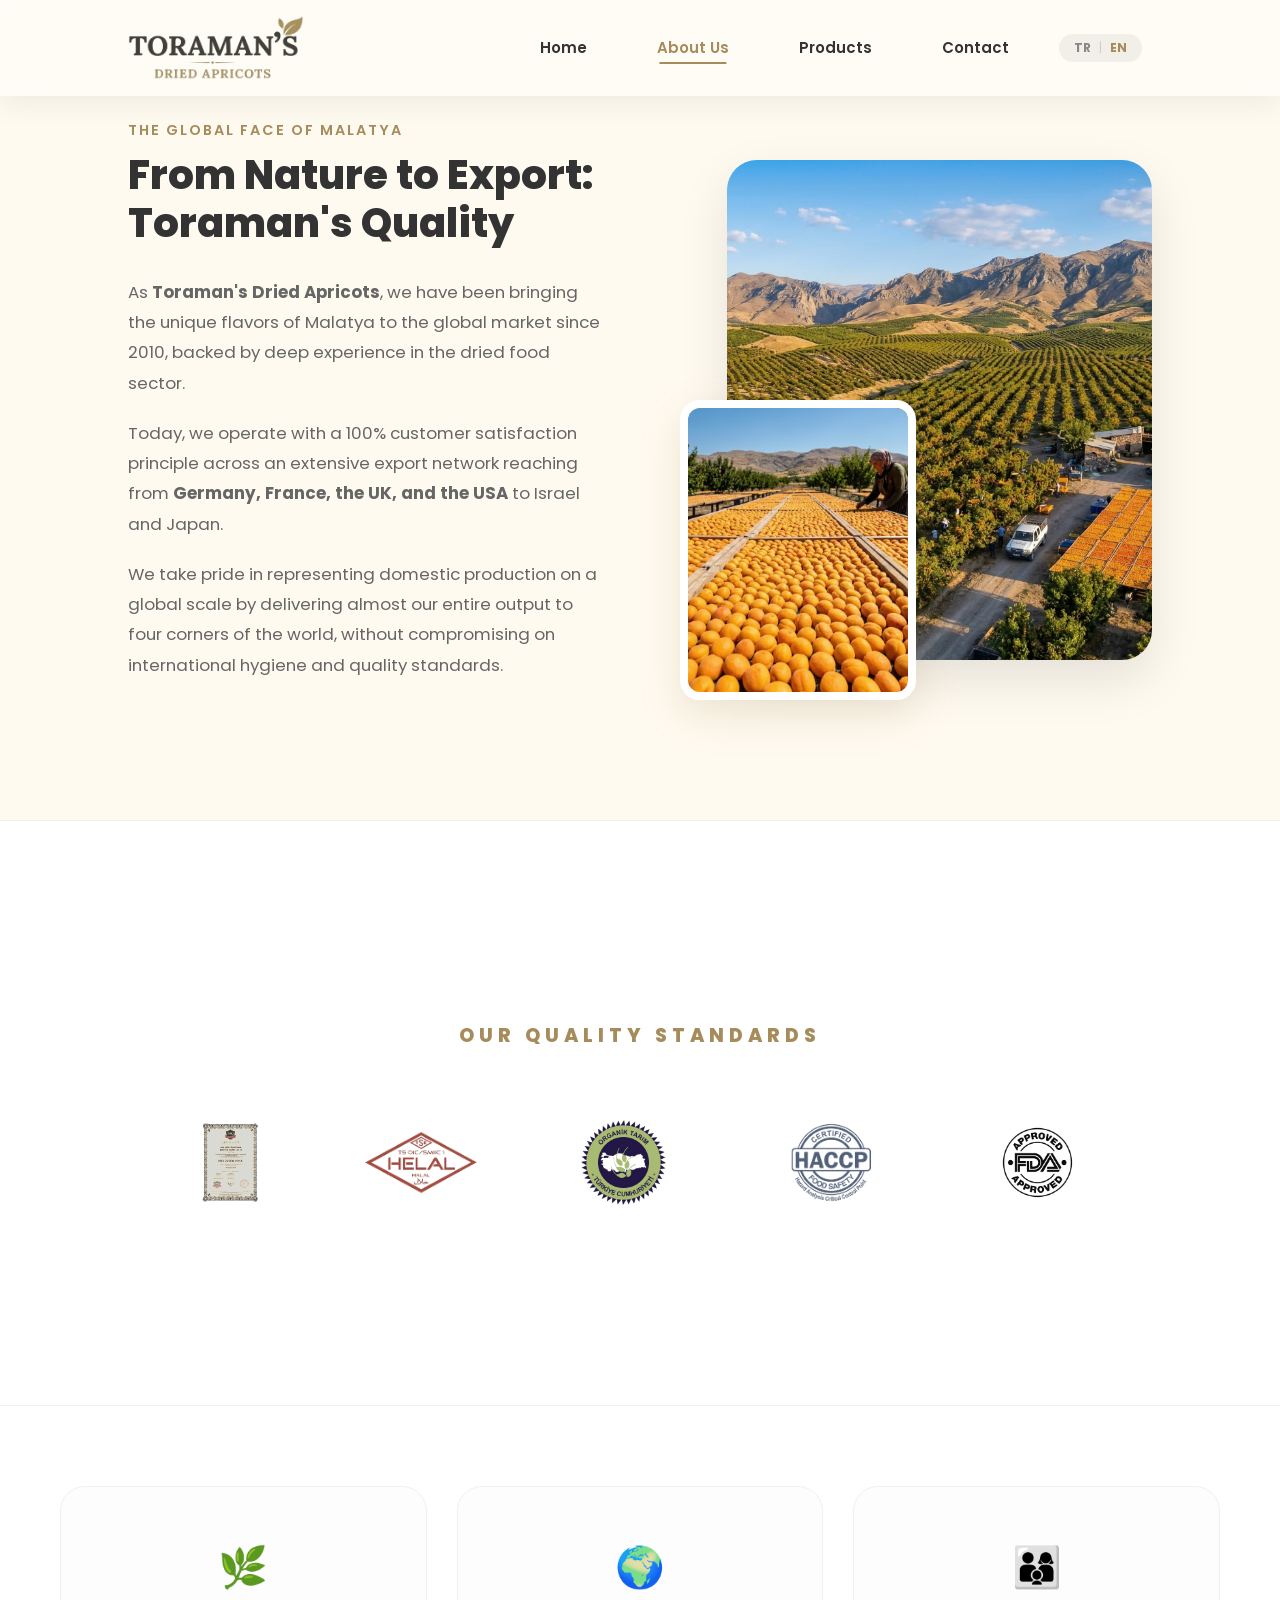
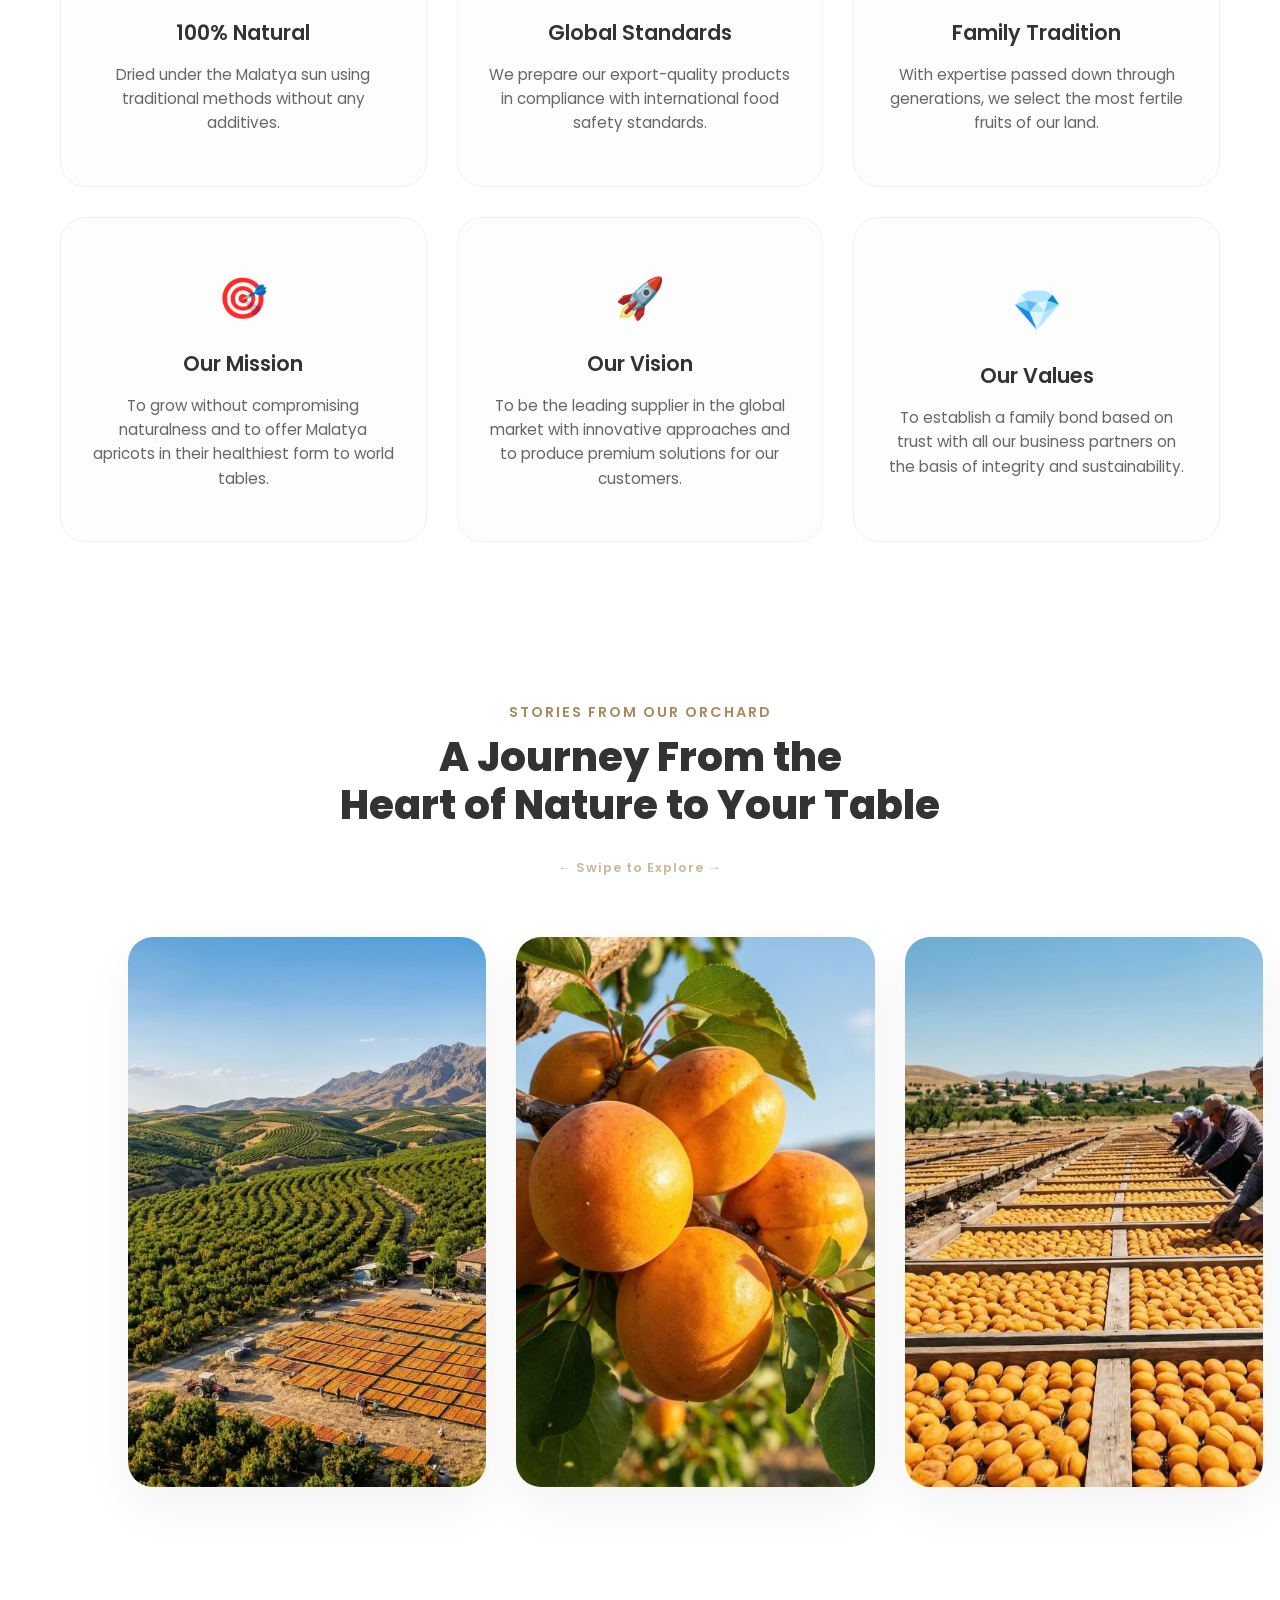
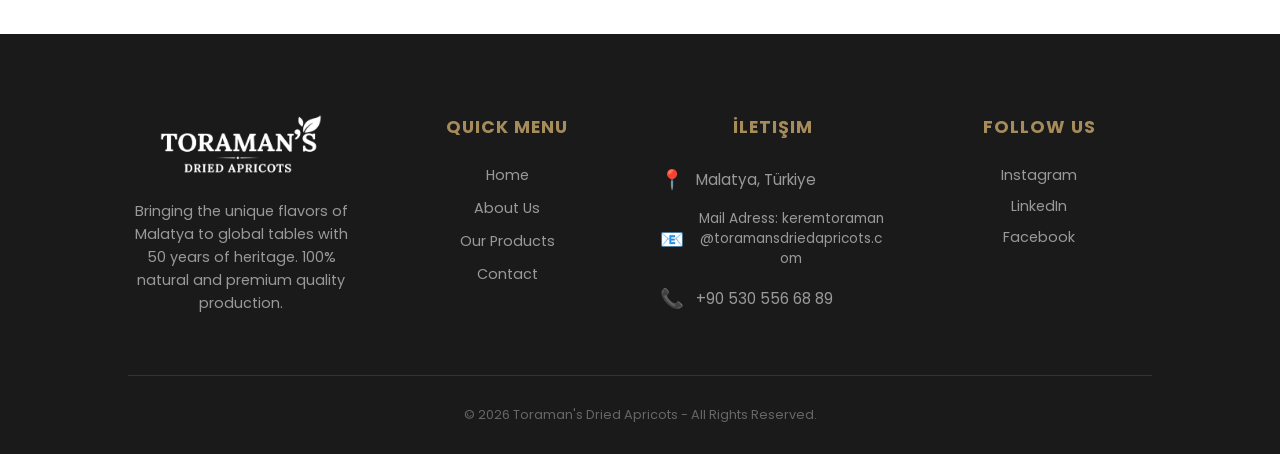
==== commit a90ecfc2: "Update about-en.html" ====
--- a/about-en.html
+++ b/about-en.html
@@ -9,32 +9,25 @@
     <link rel="icon" type="image/png" href="Photos/favicon1.png">
 </head>
 <body>
-        <nav class="navbar">
+    <nav class="navbar">
         <div class="logo">
-            <a href="index.html">
+            <a href="index-en.html">
                 <img src="Photos/logo.png" alt="Toraman Logo" id="nav-logo">
             </a>
         </div>
-    
-        <div class="menu-toggle" id="mobile-menu">
-            <span class="bar"></span>
-            <span class="bar"></span>
-            <span class="bar"></span>
-        </div>
-    
         <ul class="nav-links">
-            <li><a href="index.html">Home</a></li>
-            <li><a href="about.html">About Us</a></li>
-            <li><a href="index.html#products">Products</a></li>
-            <li><a href="index.html#contact">Contact</a></li>
+            <li><a href="index-en.html">Home</a></li>
+            <li><a href="about-en.html" class="active">About Us</a></li>
+            <li><a href="index-en.html#products">Products</a></li> 
+            <li><a href="index-en.html#contact">Contact</a></li>
             <li class="lang-switcher">
-                <a href="#" class="lang-btn active">TR</a>
+                <a href="about.html" class="lang-btn">TR</a>
                 <span class="lang-divider">|</span>
-                <a href="#" class="lang-btn">EN</a>
+                <a href="about-en.html" class="lang-btn active">EN</a>
             </li>
         </ul>
     </nav>
-
+    
     <section class="about-modern reveal">
         <div class="about-modern-content">
             <div class="about-modern-text">
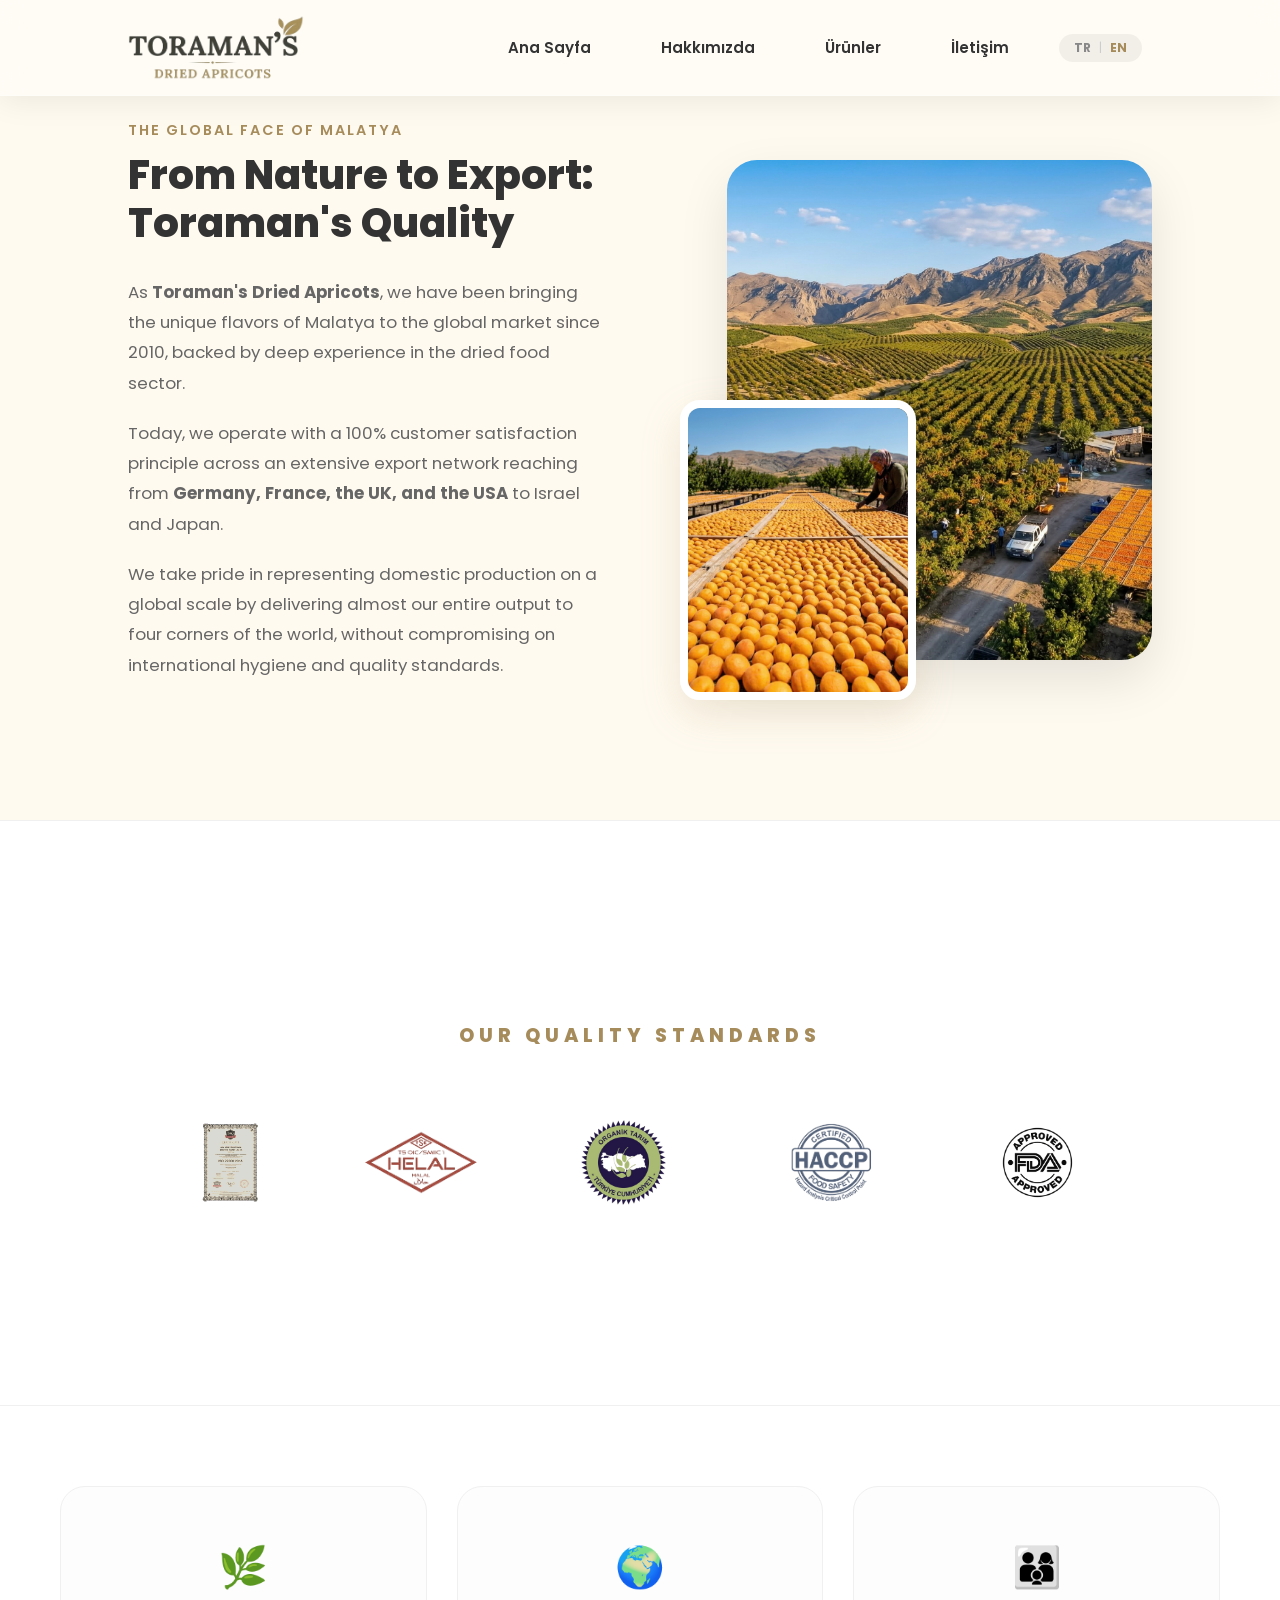
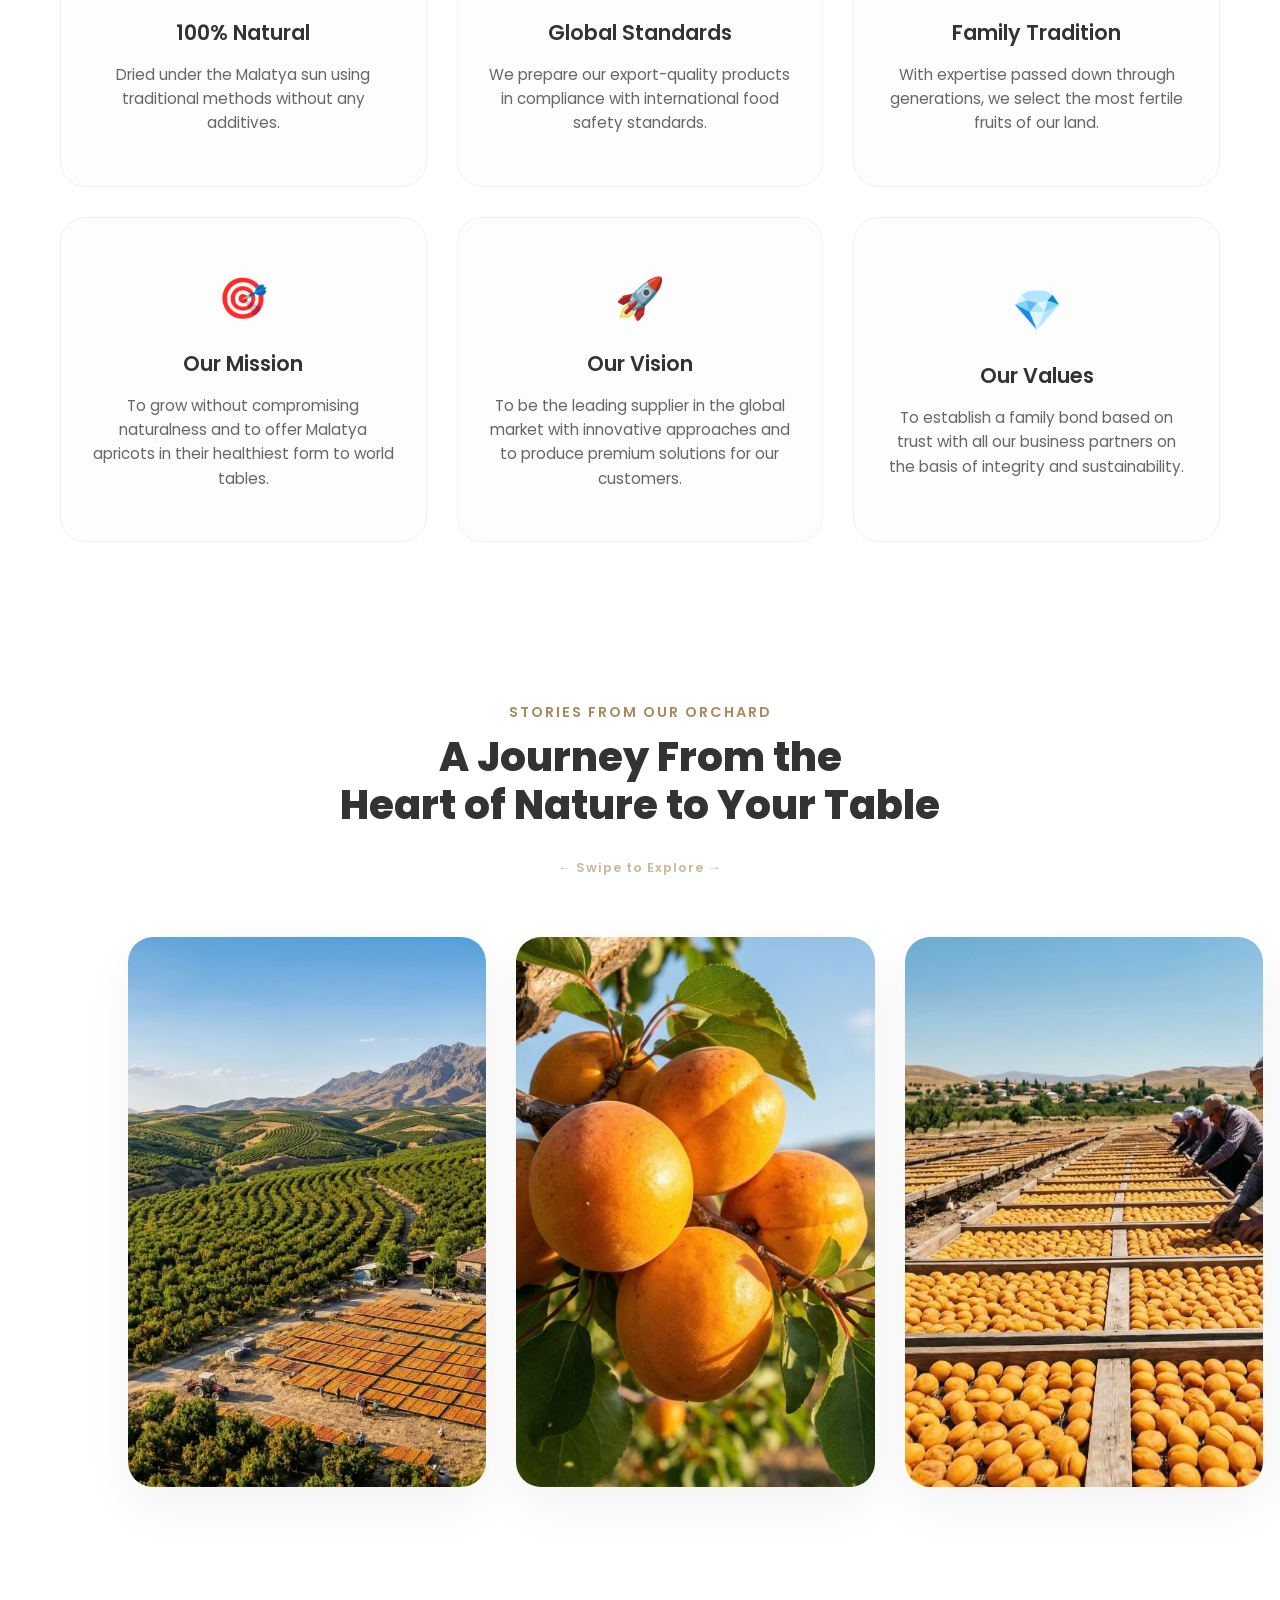
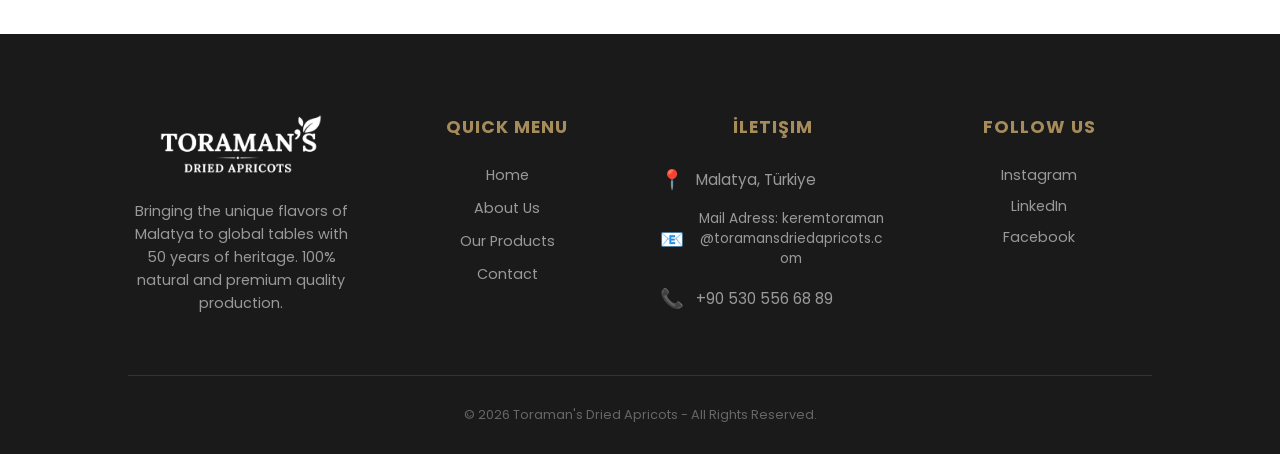
==== commit 52731e16: "Update about-en.html" ====
--- a/about-en.html
+++ b/about-en.html
@@ -9,21 +9,28 @@
     <link rel="icon" type="image/png" href="Photos/favicon1.png">
 </head>
 <body>
-    <nav class="navbar">
+     <nav class="navbar">
         <div class="logo">
             <a href="index-en.html">
                 <img src="Photos/logo.png" alt="Toraman Logo" id="nav-logo">
             </a>
         </div>
+    
+        <div class="menu-toggle" id="mobile-menu">
+            <span class="bar"></span>
+            <span class="bar"></span>
+            <span class="bar"></span>
+        </div>
+    
         <ul class="nav-links">
-            <li><a href="index-en.html">Home</a></li>
-            <li><a href="about-en.html" class="active">About Us</a></li>
-            <li><a href="index-en.html#products">Products</a></li> 
-            <li><a href="index-en.html#contact">Contact</a></li>
+            <li><a href="index-en.html">Ana Sayfa</a></li>
+            <li><a href="about-en.html">Hakkımızda</a></li>
+            <li><a href="index-en.html#products">Ürünler</a></li>
+            <li><a href="index-en.html#contact">İletişim</a></li>
             <li class="lang-switcher">
-                <a href="about.html" class="lang-btn">TR</a>
+                <a href="#" class="lang-btn">TR</a>
                 <span class="lang-divider">|</span>
-                <a href="about-en.html" class="lang-btn active">EN</a>
+                <a href="#" class="lang-btn active">EN</a>
             </li>
         </ul>
     </nav>
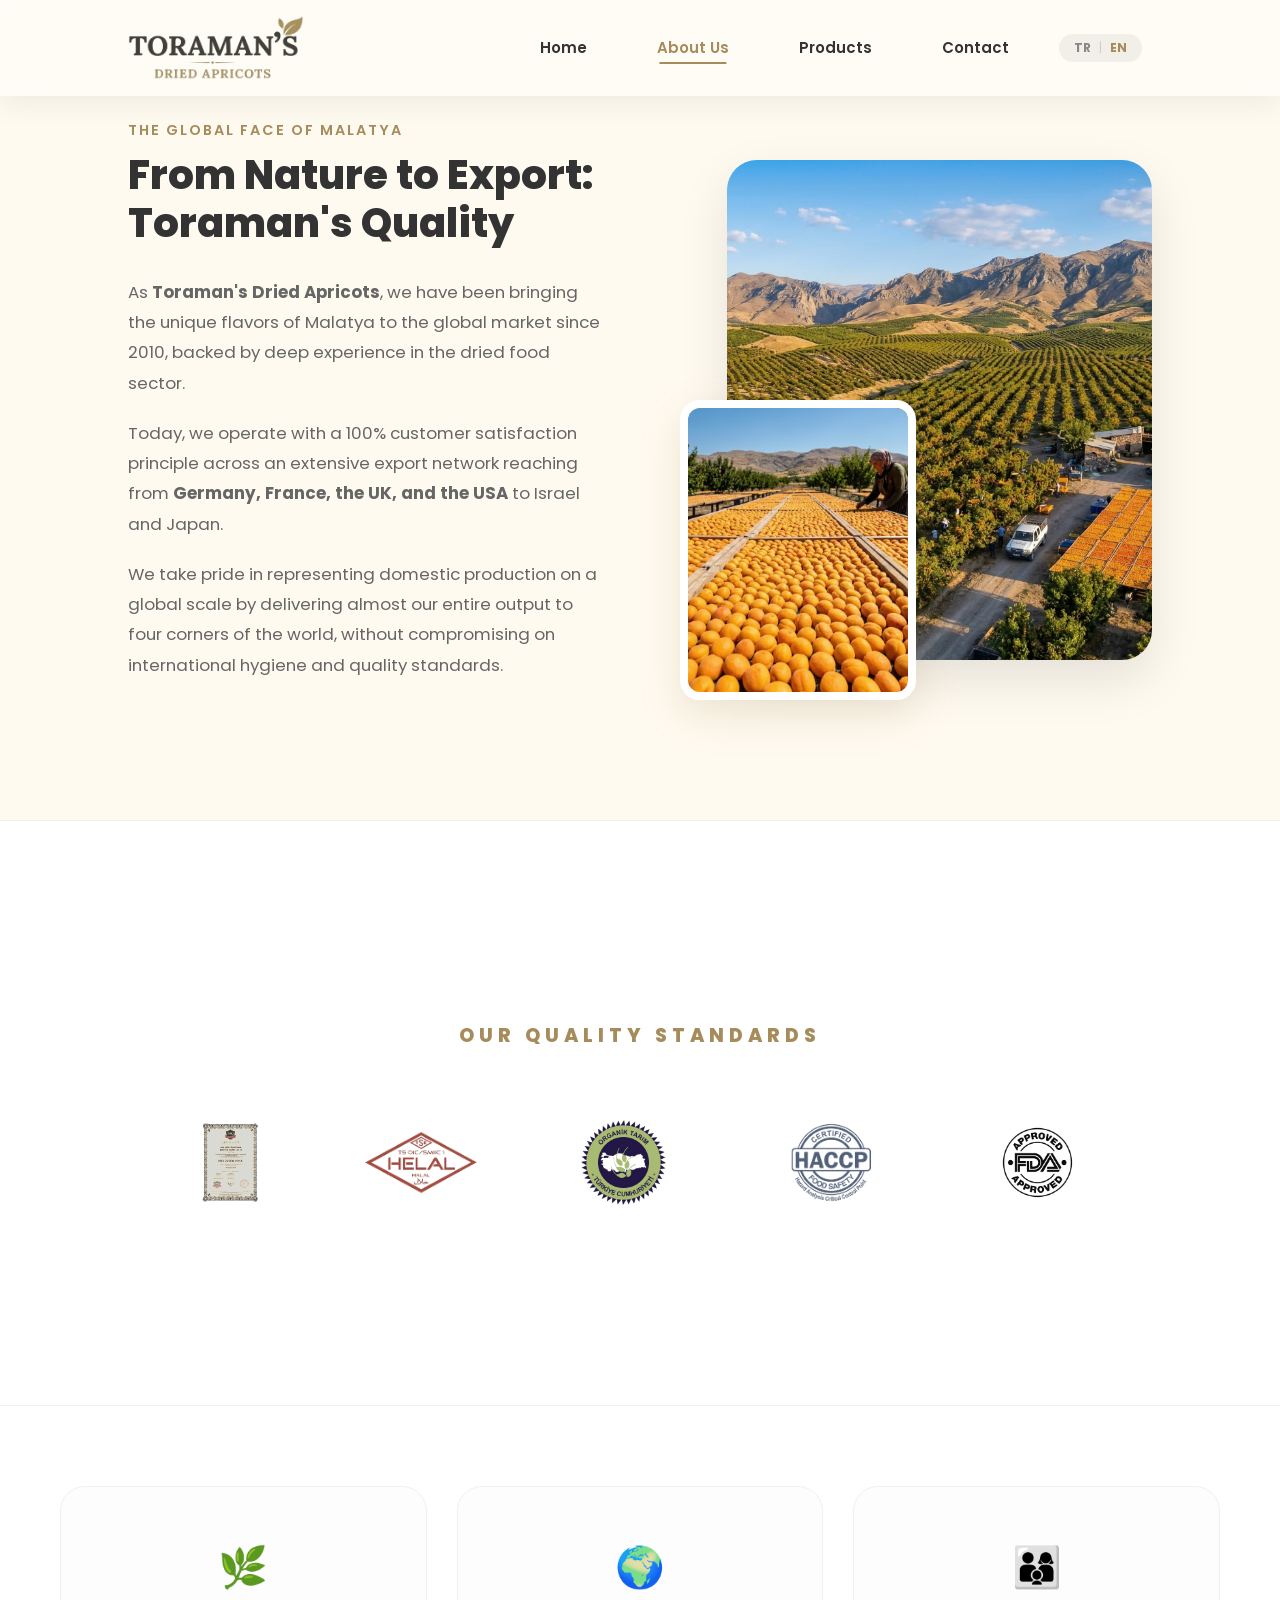
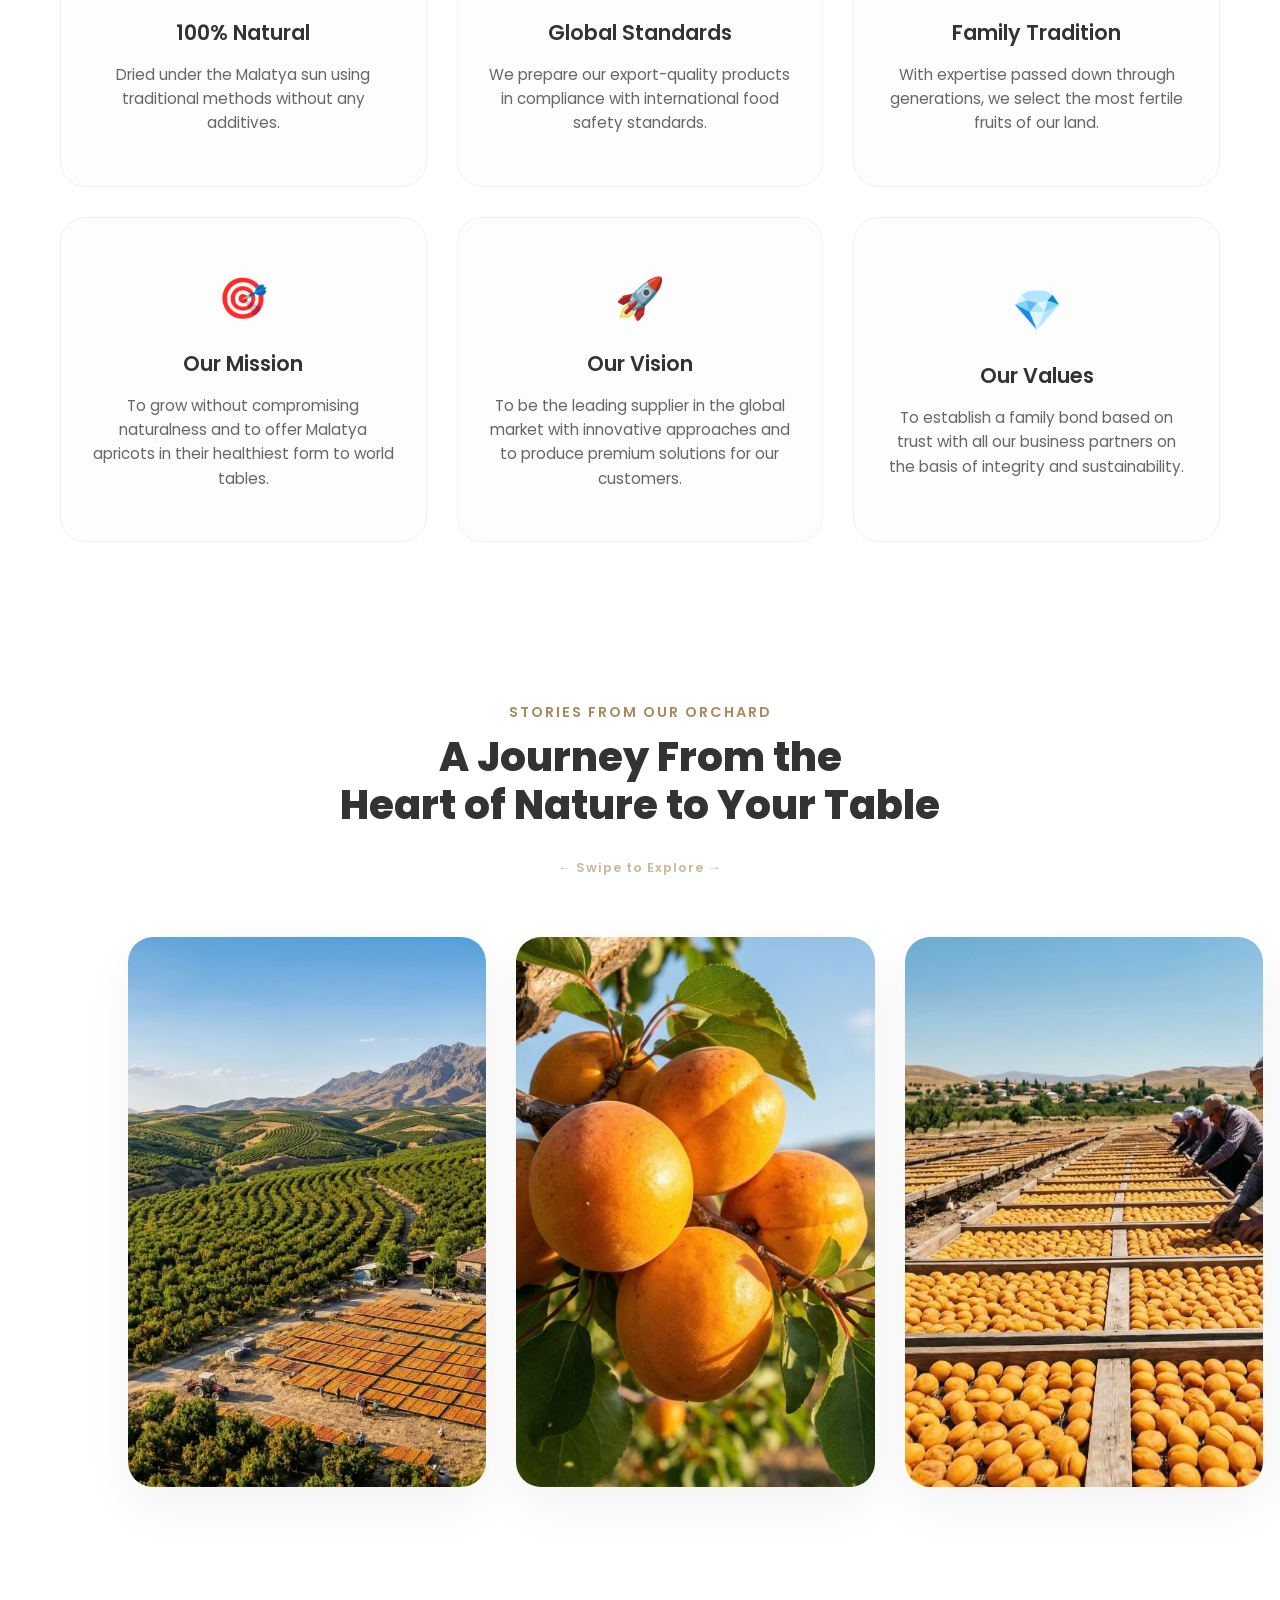
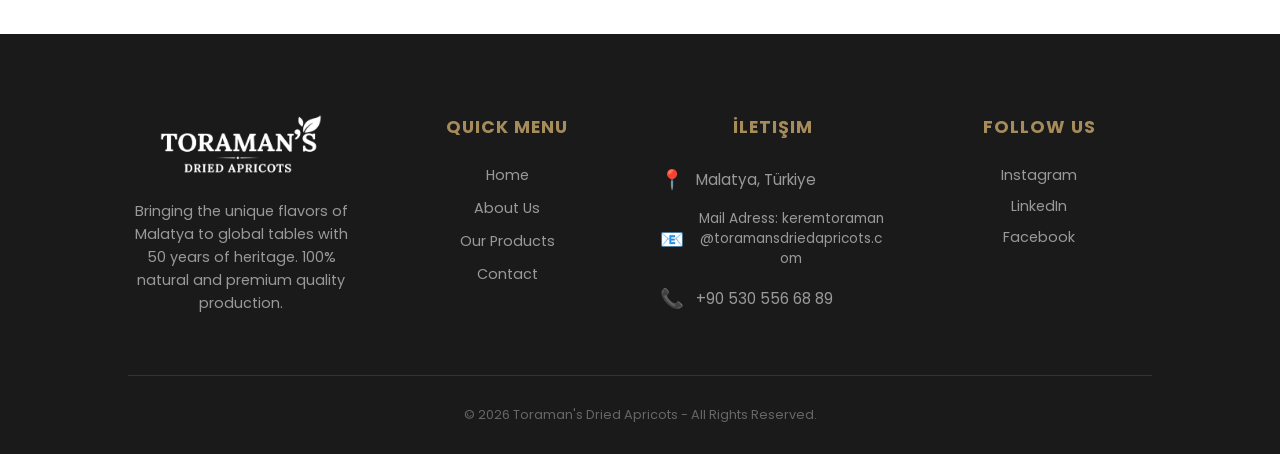
==== commit 6d835f50: "Update about-en.html" ====
--- a/about-en.html
+++ b/about-en.html
@@ -23,14 +23,14 @@
         </div>
     
         <ul class="nav-links">
-            <li><a href="index-en.html">Ana Sayfa</a></li>
-            <li><a href="about-en.html">Hakkımızda</a></li>
-            <li><a href="index-en.html#products">Ürünler</a></li>
-            <li><a href="index-en.html#contact">İletişim</a></li>
+            <li><a href="index-en.html">Home</a></li>
+            <li><a href="about-en.html" class="active">About Us</a></li>
+            <li><a href="index-en.html#products">Products</a></li> 
+            <li><a href="index-en.html#contact">Contact</a></li>
             <li class="lang-switcher">
-                <a href="#" class="lang-btn">TR</a>
+                <a href="about.html" class="lang-btn">TR</a>
                 <span class="lang-divider">|</span>
-                <a href="#" class="lang-btn active">EN</a>
+                <a href="about-en.html" class="lang-btn active">EN</a>
             </li>
         </ul>
     </nav>
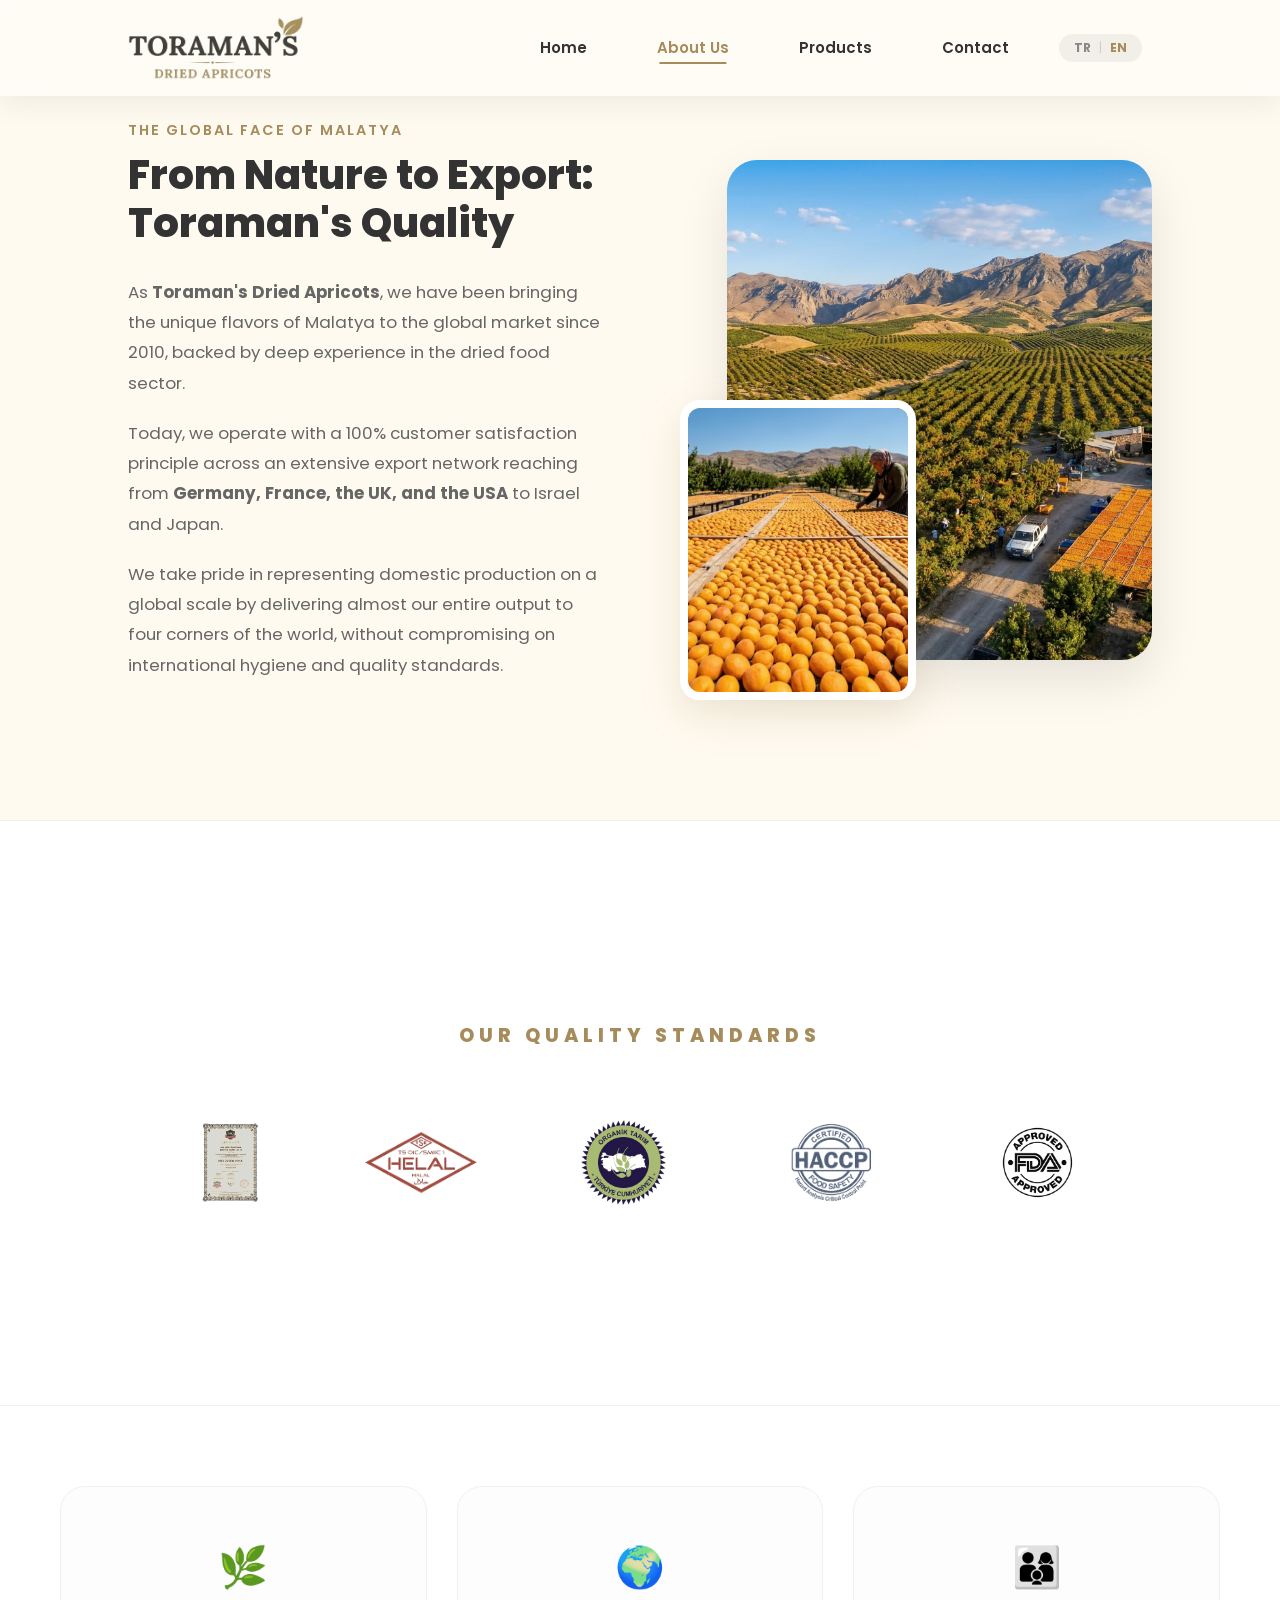
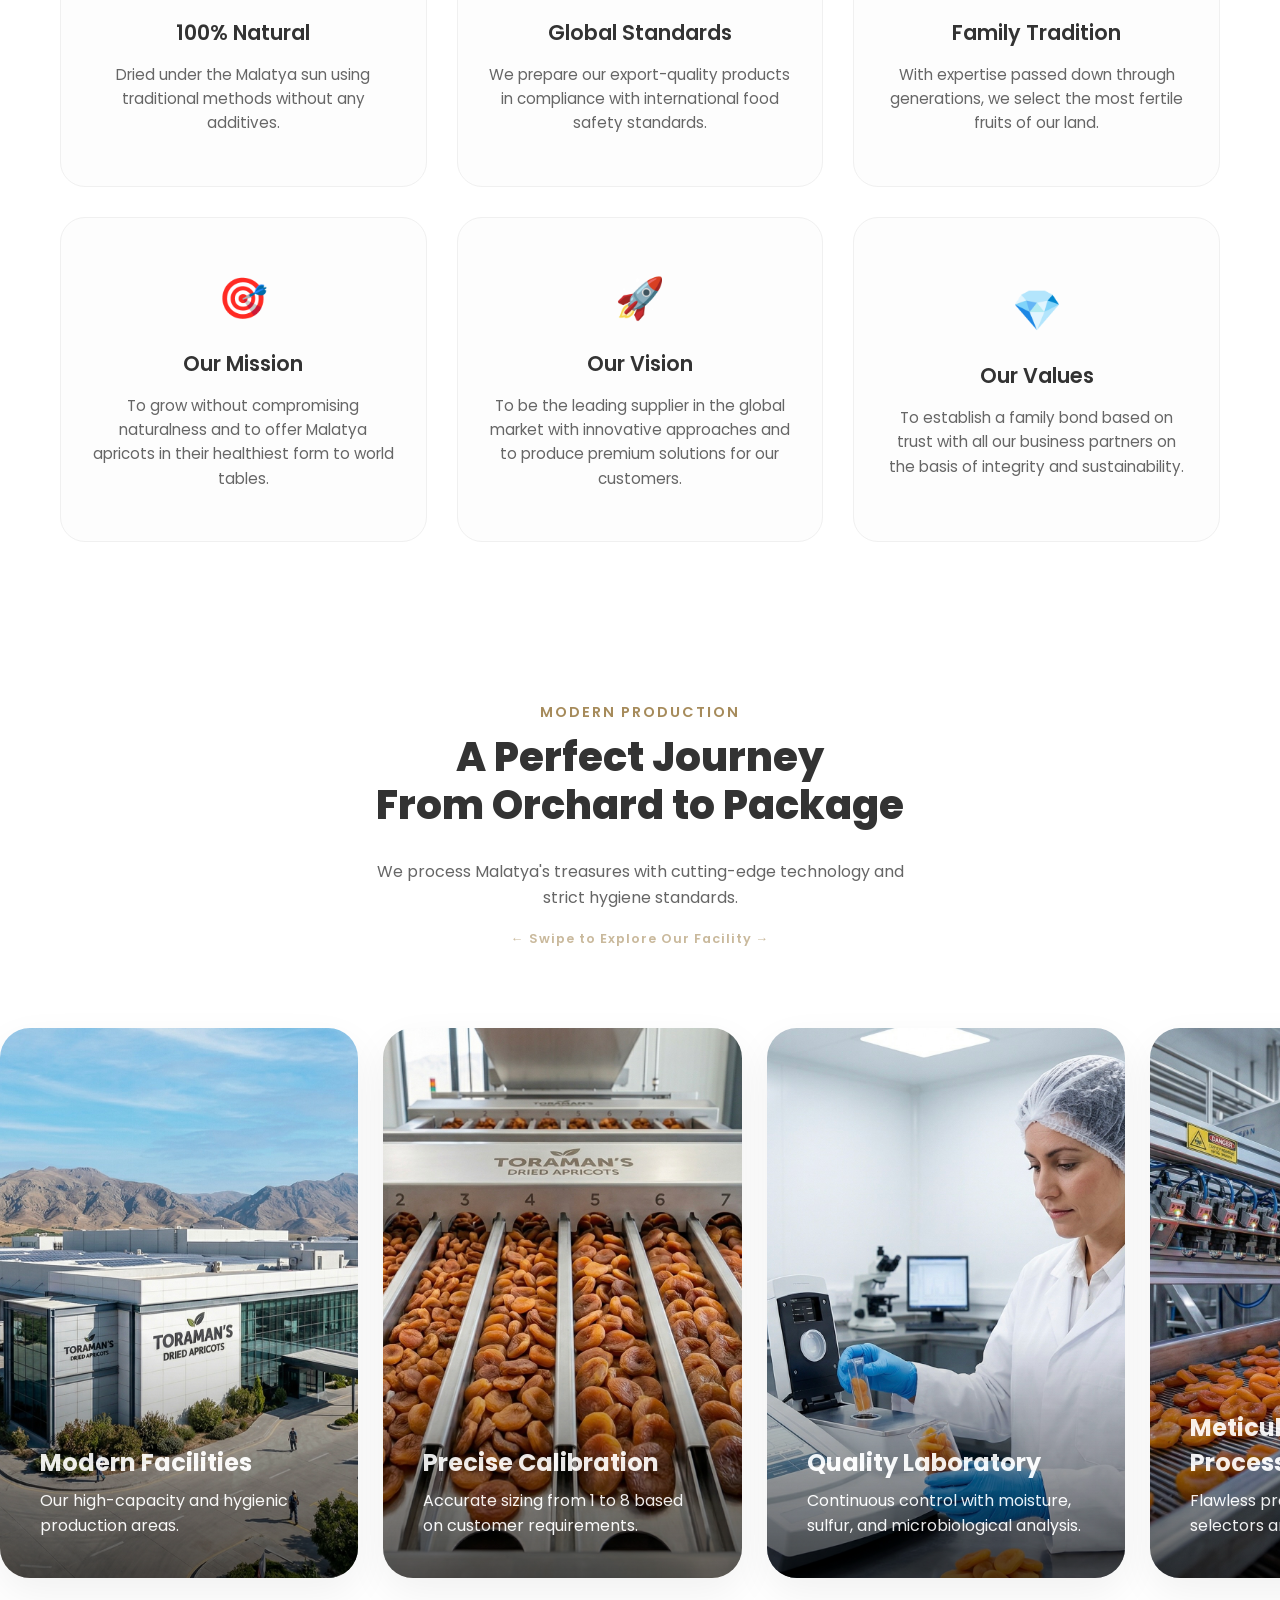
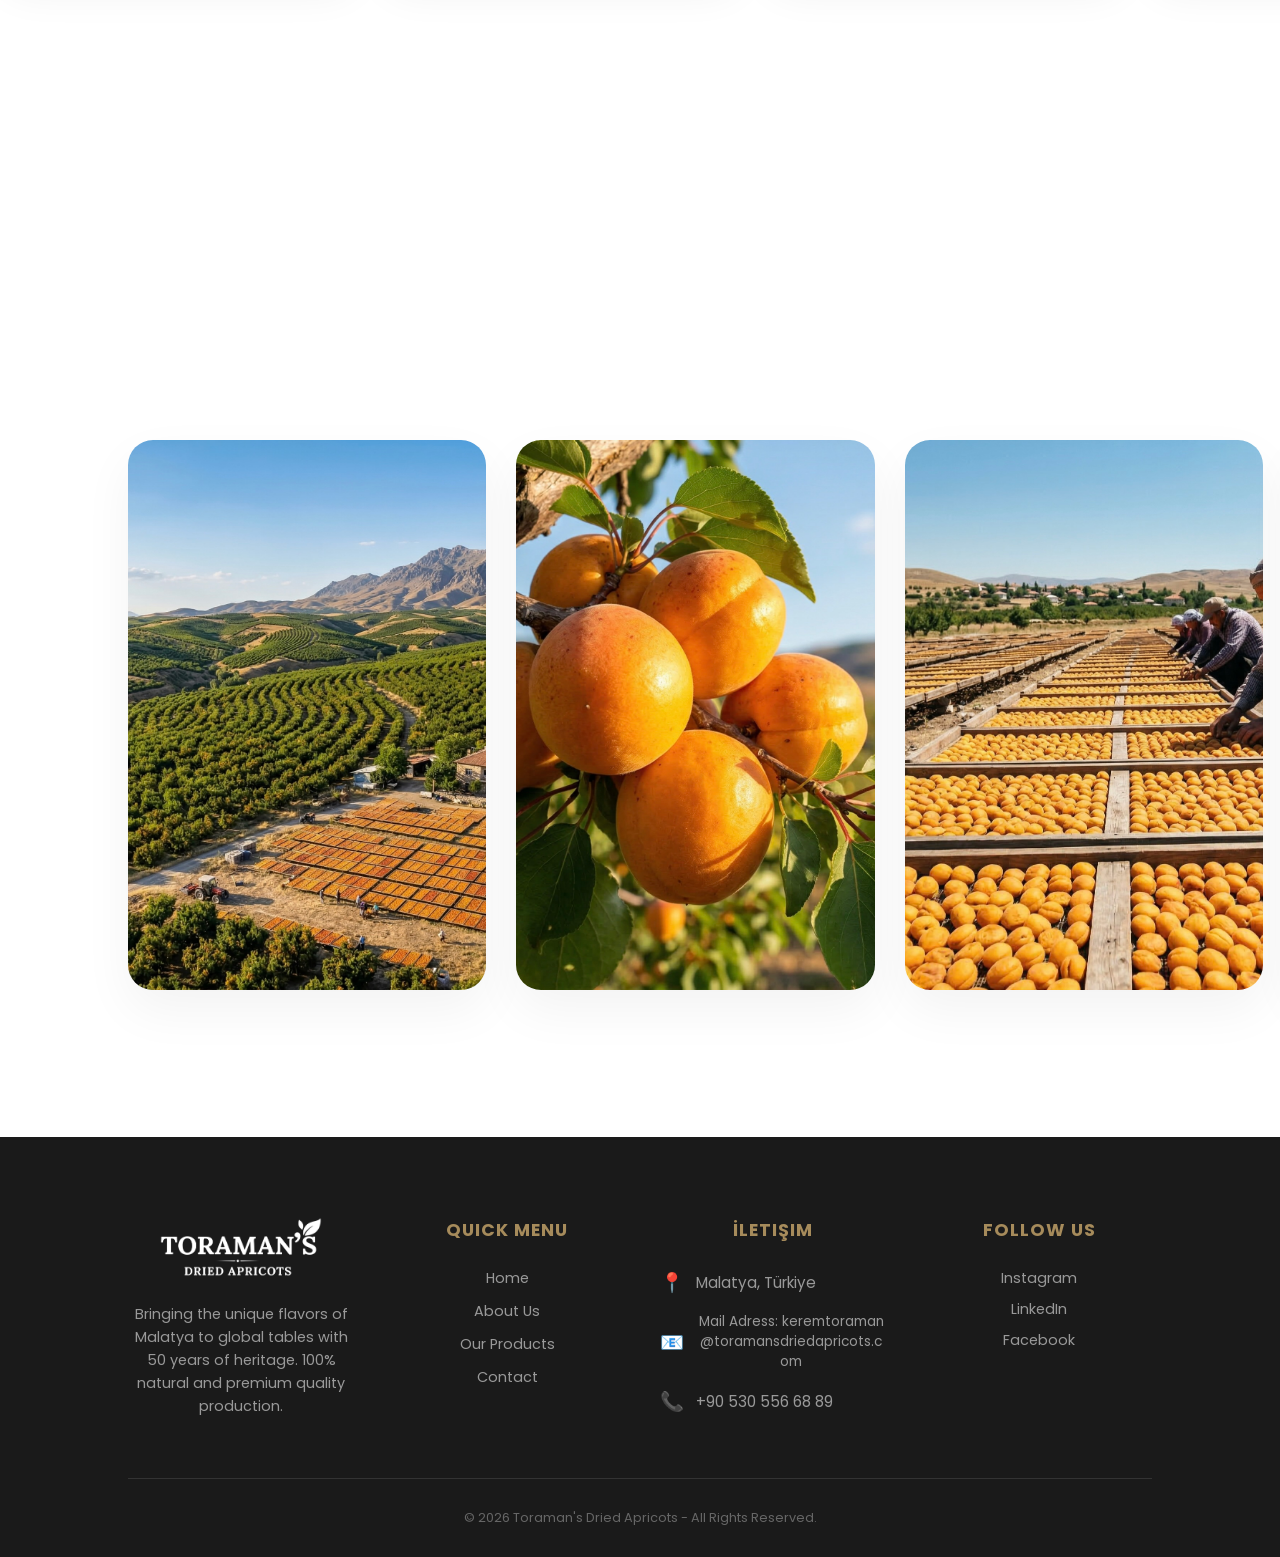
==== commit d20bc00c: "Update about-en.html" ====
--- a/about-en.html
+++ b/about-en.html
@@ -114,6 +114,81 @@
         </div>
 </section>
 
+    <section class="facility-section reveal">
+    <div class="section-header">
+        <span class="sub-title">Modern Production</span>
+        <h2 class="modern-title">A Perfect Journey <br> From Orchard to Package</h2>
+        <p class="section-desc">We process Malatya's treasures with cutting-edge technology and strict hygiene standards.</p>
+        <p class="scroll-hint">← Swipe to Explore Our Facility →</p>
+    </div>
+
+    <div class="facility-scroll-wrapper">
+        <div class="facility-scroll-content">
+            
+            <div class="facility-card">
+                <div class="facility-image">
+                    <img src="Photos/fabrika1.jpg" alt="Toraman Factory Interior">
+                    <div class="facility-overlay">
+                        <h3>Modern Facilities</h3>
+                        <p>Our high-capacity and hygienic production areas.</p>
+                    </div>
+                </div>
+            </div>
+
+            <div class="facility-card">
+                <div class="facility-image">
+                    <img src="Photos/boyutlandirma.jpg" alt="Apricot Calibration Unit">
+                    <div class="facility-overlay">
+                        <h3>Precise Calibration</h3>
+                        <p>Accurate sizing from 1 to 8 based on customer requirements.</p>
+                    </div>
+                </div>
+            </div>
+
+            <div class="facility-card">
+                <div class="facility-image">
+                    <img src="Photos/laboratuvar.jpg" alt="Toraman Quality Laboratory">
+                    <div class="facility-overlay">
+                        <h3>Quality Laboratory</h3>
+                        <p>Continuous control with moisture, sulfur, and microbiological analysis.</p>
+                    </div>
+                </div>
+            </div>
+
+            <div class="facility-card">
+                <div class="facility-image">
+                    <img src="Photos/isleme.jpg" alt="Apricot Processing Line">
+                    <div class="facility-overlay">
+                        <h3>Meticulous Processing</h3>
+                        <p>Flawless production with laser selectors and optical sorters.</p>
+                    </div>
+                </div>
+            </div>
+
+            <div class="facility-card">
+                <div class="facility-image">
+                    <img src="Photos/paketleme.jpg" alt="Packaging Unit">
+                    <div class="facility-overlay">
+                        <h3>Secure Packaging</h3>
+                        <p>Automated packaging according to international food safety standards.</p>
+                    </div>
+                </div>
+            </div>
+
+            <div class="facility-card">
+                <div class="facility-image">
+                    <img src="Photos/sevkiyat.jpg" alt="Toraman Shipment Warehouse">
+                    <div class="facility-overlay">
+                        <h3>Global Logistics</h3>
+                        <p>Controlled-temperature storage and rapid shipping worldwide.</p>
+                    </div>
+                </div>
+            </div>
+
+        </div>
+    </div>
+</section>
+
 <section class="modern-scroll-gallery">
     <div class="gallery-intro reveal">
         <span class="sub-title">Stories From Our Orchard</span>
--- a/style.css
+++ b/style.css
@@ -256,68 +256,64 @@
     }
 }
 
-/* --- MOBİL UYUM (768px Altı İçin Tamamen Değiştir) --- */
+/* --- MOBİL TASARIM (KESİN ÇÖZÜM - TAM SÜRÜM) --- */
 @media (max-width: 768px) {
 
-    /* 1. SABİT ÜST ŞERİT (NAVBAR) */
+    /* 1. NAVBAR (SABİT ÜST ŞERİT) */
     .navbar {
-        position: fixed !important; /* Sayfayla beraber aşağı gelir */
+        position: fixed !important;
         top: 0 !important;
         left: 0 !important;
         width: 100% !important;
-        background: #ffffff !important; /* Net beyaz arkaplan */
-        border-bottom: 1px solid #f0f0f0 !important;
-        padding: 10px 5% !important;
+        background: #ffffff !important;
+        z-index: 10000 !important; /* Navbar her zaman üstte */
         min-height: 70px !important;
-        z-index: 10000 !important; /* İçeriklerin üstünde kalmasını sağlar */
         display: flex !important;
         justify-content: space-between !important;
         align-items: center !important;
+        padding: 0 5% !important;
         box-shadow: 0 2px 10px rgba(0,0,0,0.05) !important;
     }
 
-    /* Logo Boyutu */
-    #nav-logo {
-        height: 40px !important;
-        width: auto !important;
-    }
-
-    /* 2. KART MENÜ: Sağ Üstte Asılı Net Beyaz Kutu */
+    /* 2. KART MENÜ (GİZLEME VE KATMAN DÜZELTMESİ) */
     .nav-links {
         position: fixed !important;
-        top: 75px; /* Navbar'ın hemen altı */
+        top: 80px; 
         right: 20px;
-        width: 240px; /* Şık ve kompakt genişlik */
-        height: auto !important;
+        width: 260px;
         background: #ffffff !important;
         border-radius: 20px;
         border: 1px solid #f0f0f0 !important;
         box-shadow: 0 15px 40px rgba(0, 0, 0, 0.15);
         
-        /* Düzen ve Gizleme */
-        display: none !important; /* JS 'active' sınıfıyla kontrol edilir */
+        display: flex !important; 
         flex-direction: column;
-        padding: 25px 20px !important;
-        z-index: 10001 !important;
-        
-        /* Geçiş Efekti */
+        padding: 30px 25px !important;
+
+        /* --- KRİTİK DEĞİŞİKLİK: MENÜ KAPALIYKEN --- */
         opacity: 0;
-        transform: translateY(-10px);
-        transition: opacity 0.3s ease, transform 0.3s ease;
-    }
-
-    /* Menü Aktifken Görünürlük */
+        visibility: hidden;
+        pointer-events: none; /* Tıklamayı engelle */
+        z-index: -1000 !important; /* En alt katmana gönder */
+        transform: translateY(-50px) scale(0.9); /* Hem yukarı çek hem küçült */
+        transition: all 0.4s cubic-bezier(0.175, 0.885, 0.32, 1.275); /* Esnek açılış */
+    }
+
+    /* MENÜ AKTİFKEN (AÇILDIĞINDA) */
     .nav-links.active {
-        display: flex !important;
         opacity: 1 !important;
-        transform: translateY(0);
-    }
-
-    /* 3. MENÜ İÇİNDEKİ LİNKLER */
-    .nav-links li {
-        margin: 12px 0 !important;
+        visibility: visible !important;
+        pointer-events: auto !important; /* Tıklamayı aç */
+        z-index: 20000 !important; /* Navbar'ın bile üstüne, en tepeye getir */
+        transform: translateY(0) scale(1) !important;
+    }
+
+    /* 3. LİNKLER VE ALT ÇİZGİLER */
+.nav-links li {
+        margin: 15px 0 !important;
         width: 100%;
-        text-align: left;
+        text-align: left; /* Yazıları sola yasla */
+        list-style: none;
     }
 
     .nav-links a {
@@ -325,47 +321,84 @@
         font-weight: 700 !important;
         color: #1d1d1f !important;
         text-decoration: none;
-        display: block;
-        padding: 5px 0;
-    }
-
-    /* Hover ve Aktif Sayfa Rengi: Toraman's Altın Sarısı */
-    .nav-links a:hover, 
+        
+        /* KRİTİK AYAR: Sadece kelime genişliği kadar alan kapla */
+        display: inline-flex !important; 
+        flex-direction: column;
+        position: relative;
+        padding-bottom: 4px;
+    }
+
+    /* Alt Çizgi: Kelime uzunluğunu otomatik takip eder */
+    .nav-links a::after {
+        content: '';
+        position: absolute;
+        bottom: 0px; /* Yazının hemen altına yapıştır */
+        left: 0;
+        
+        /* Genişlik artık otomatik olarak 'a' etiketinin (kelimenin) genişliği kadar olacak */
+        width: 100%; 
+        height: 2px;
+        background-color: #a68b5b;
+        
+        /* Animasyon ayarları */
+        transform: scaleX(0);
+        transition: transform 0.3s ease;
+        transform-origin: right;
+    }
+
+    /* Aktif veya üzerine gelince çizgi tam boy açılsın */
+    .nav-links a:hover::after,
+    .nav-links a.active::after {
+        transform: scaleX(1);
+        transform-origin: left;
+    }
+
+    /* Aktif sayfa rengi */
     .nav-links a.active {
         color: #a68b5b !important;
     }
 
-    /* 4. DİL SEÇİCİ (TR/EN) */
-    .mobile-lang-container {
-        margin-top: 15px !important;
-        padding-top: 15px !important;
-        border-top: 1px solid #f5f5f5;
+/* 4. DİL SEÇİCİ KAPSAYICI (GRİ KUTU) */
+    .lang-switcher {
+        margin-top: 25px !important;
+        background: #f4f4f6 !important; /* Hafif modern gri zemin */
+        padding: 12px 20px !important;
+        border-radius: 50px; /* Tam oval yapı */
+        display: flex !important; /* Butonları yan yana getirir */
+        justify-content: center !important; /* Yatayda ortalar */
+        align-items: center !important; /* Dikeyde ortalar */
+        gap: 15px !important; /* Butonlar arası boşluk */
         width: 100% !important;
-    }
-
-    .lang-switcher {
-        display: flex !important;
-        justify-content: flex-start;
-        gap: 20px;
-        background: #f9f9fb !important;
-        padding: 10px 15px !important;
-        border-radius: 50px;
-    }
-
+        box-sizing: border-box;
+    }
+
+    /* Dil Butonları (TR / EN) */
     .lang-btn {
-        font-size: 14px !important;
+        font-size: 15px !important;
         font-weight: 700 !important;
         color: #888 !important;
-    }
-
+        text-decoration: none !important;
+        transition: color 0.3s ease;
+        line-height: 1 !important; /* Satır yüksekliğini sıfırla */
+    }
+
+    /* Aktif Dil Rengi */
     .lang-btn.active {
-        color: #a68b5b !important;
-    }
-
-    /* 5. İÇERİK KAYMASINI ÖNLEME */
-    /* Navbar 'fixed' olduğu için ilk bölümün üzerine binmemesi için boşluk bırakır */
+        color: #a68b5b !important; /* Toraman's Altın Rengi */
+    }
+
+    /* Ortadaki Ayırıcı Çizgi (|) */
+    .lang-divider {
+        color: #ddd !important;
+        font-weight: 300;
+        font-size: 14px;
+        display: inline-block !important;
+    }
+    
+    /* 5. GENEL DÜZEN */
     body {
-        padding-top: 70px !important;
+        padding-top: 75px !important;
     }
 }
 
@@ -1524,6 +1557,58 @@
 
 .overlay-image { width: 100%; height: 100%; object-fit: cover; }
 
+@media (max-width: 768px) {
+    /* Sayfa genel boşluğu ve metin hizalama */
+    .about-modern {
+        padding: 100px 5% 60px 5% !important;
+        text-align: center;
+    }
+
+    .about-modern-content {
+        flex-direction: column !important;
+        align-items: center;
+        gap: 0 !important;
+    }
+
+    .about-modern-text {
+        width: 100% !important;
+        margin-bottom: 50px !important;
+    }
+
+    /* Görsel Alanı: Kapsayıcıyı daraltıp şıklaştıralım */
+    .about-modern-visuals {
+        position: relative !important;
+        width: 90% !important; /* Ekranın tamamını kaplamasın, daha zarif durur */
+        height: 380px !important;
+        margin: 0 auto !important;
+    }
+
+    /* Arka Plan (Büyük) Resim */
+    .main-image-wrapper {
+        position: relative !important;
+        width: 85% !important; /* Sağa yaslı kalsın */
+        height: 280px !important;
+        margin-left: auto !important;
+        right: 0 !important;
+        top: 0 !important;
+        border-radius: 20px !important;
+        z-index: 1;
+    }
+
+    /* Ön Plan (Küçük) Resim: Apple stili üst üste binme */
+    .overlay-image-wrapper {
+        position: absolute !important;
+        width: 60% !important;
+        height: 180px !important;
+        bottom: 20px !important; /* Alta sarkmasın, içeride kalsın */
+        left: 0 !important; /* Sola yaslı kalsın */
+        z-index: 2;
+        border: 4px solid #fffaf0 !important; /* Arka plan renginle sıfıra sıfır uyum */
+        border-radius: 15px !important;
+        box-shadow: 0 10px 30px rgba(0,0,0,0.15) !important;
+    }
+}
+
 /* --- MODERN GARDEN GALLERY --- */
 .garden-gallery {
     padding: 150px 0;
@@ -1902,3 +1987,47 @@
         min-height: 350px;
     }
 }
+
+    /* --- MOBİL MENÜ ÇİZGİ DÜZELTMESİ --- */
+@media (max-width: 768px) {
+    
+    .nav-links li {
+        margin: 15px 0 !important;
+        /* Çizginin hizalanması için gerekli */
+        display: block; 
+    }
+
+    .nav-links a {
+        position: relative;
+        display: inline-block !important; /* Çizgi sadece yazı boyunda kalsın */
+        padding-bottom: 5px !important; /* Yazı ile çizgi arasına nefes payı */
+        line-height: 1.2 !important;
+    }
+
+    /* Alt çizgi ayarlarını sıfırlayıp yeniden konumlandırıyoruz */
+    .nav-links a::after {
+        content: '';
+        position: absolute;
+        bottom: -2px !important; /* Yazının içine girmemesi için aşağı çektik */
+        left: 0;
+        width: 100%;
+        height: 2px;
+        background-color: #a68b5b; /* Senin altın rengin */
+        transform: scaleX(0);
+        transition: transform 0.3s ease;
+        transform-origin: bottom right;
+    }
+
+    /* Aktif olan veya üzerine gelinen butonda çizgi görünsün */
+    .nav-links a:hover::after,
+    .nav-links a.active::after {
+        transform: scaleX(1);
+        transform-origin: bottom left;
+    }
+
+    /* Aktif sayfa linkinin rengini netleştirelim */
+    .nav-links a.active {
+        color: #a68b5b !important;
+        font-weight: 700 !important;
+    }
+}
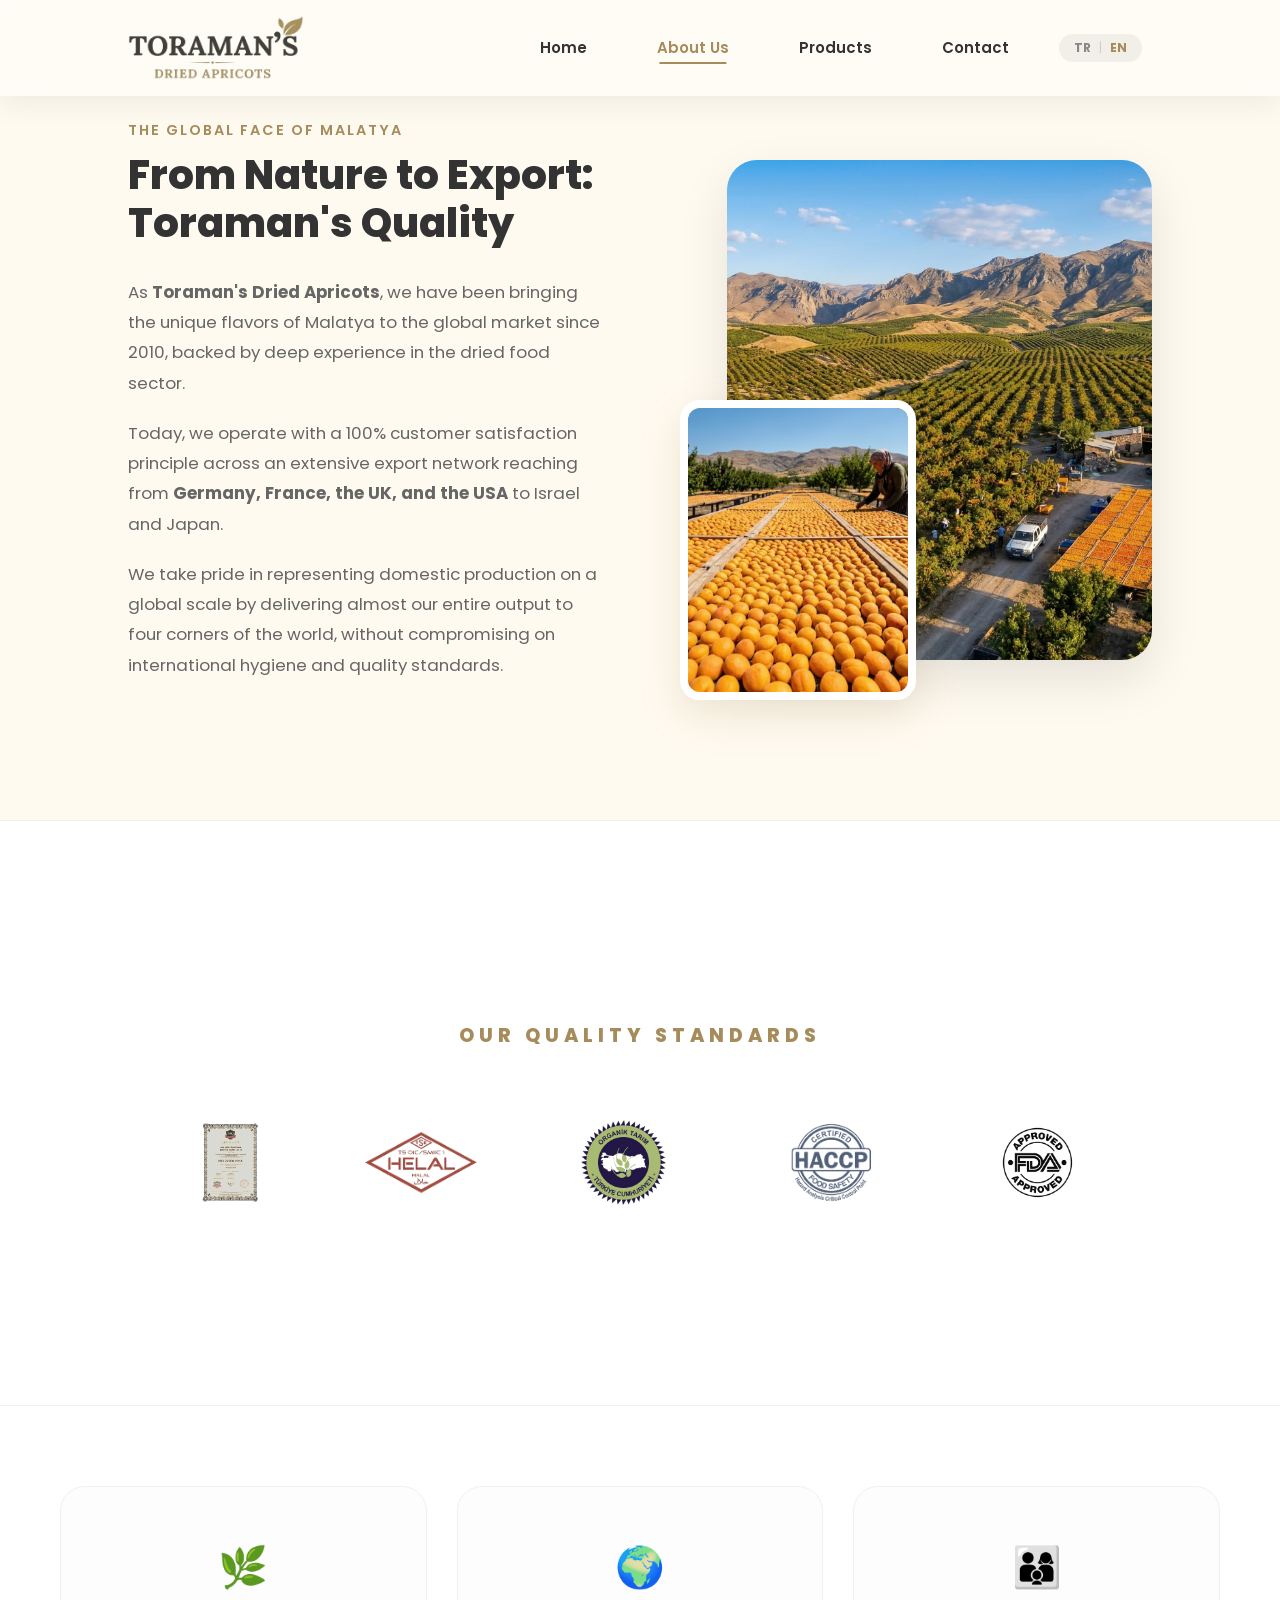
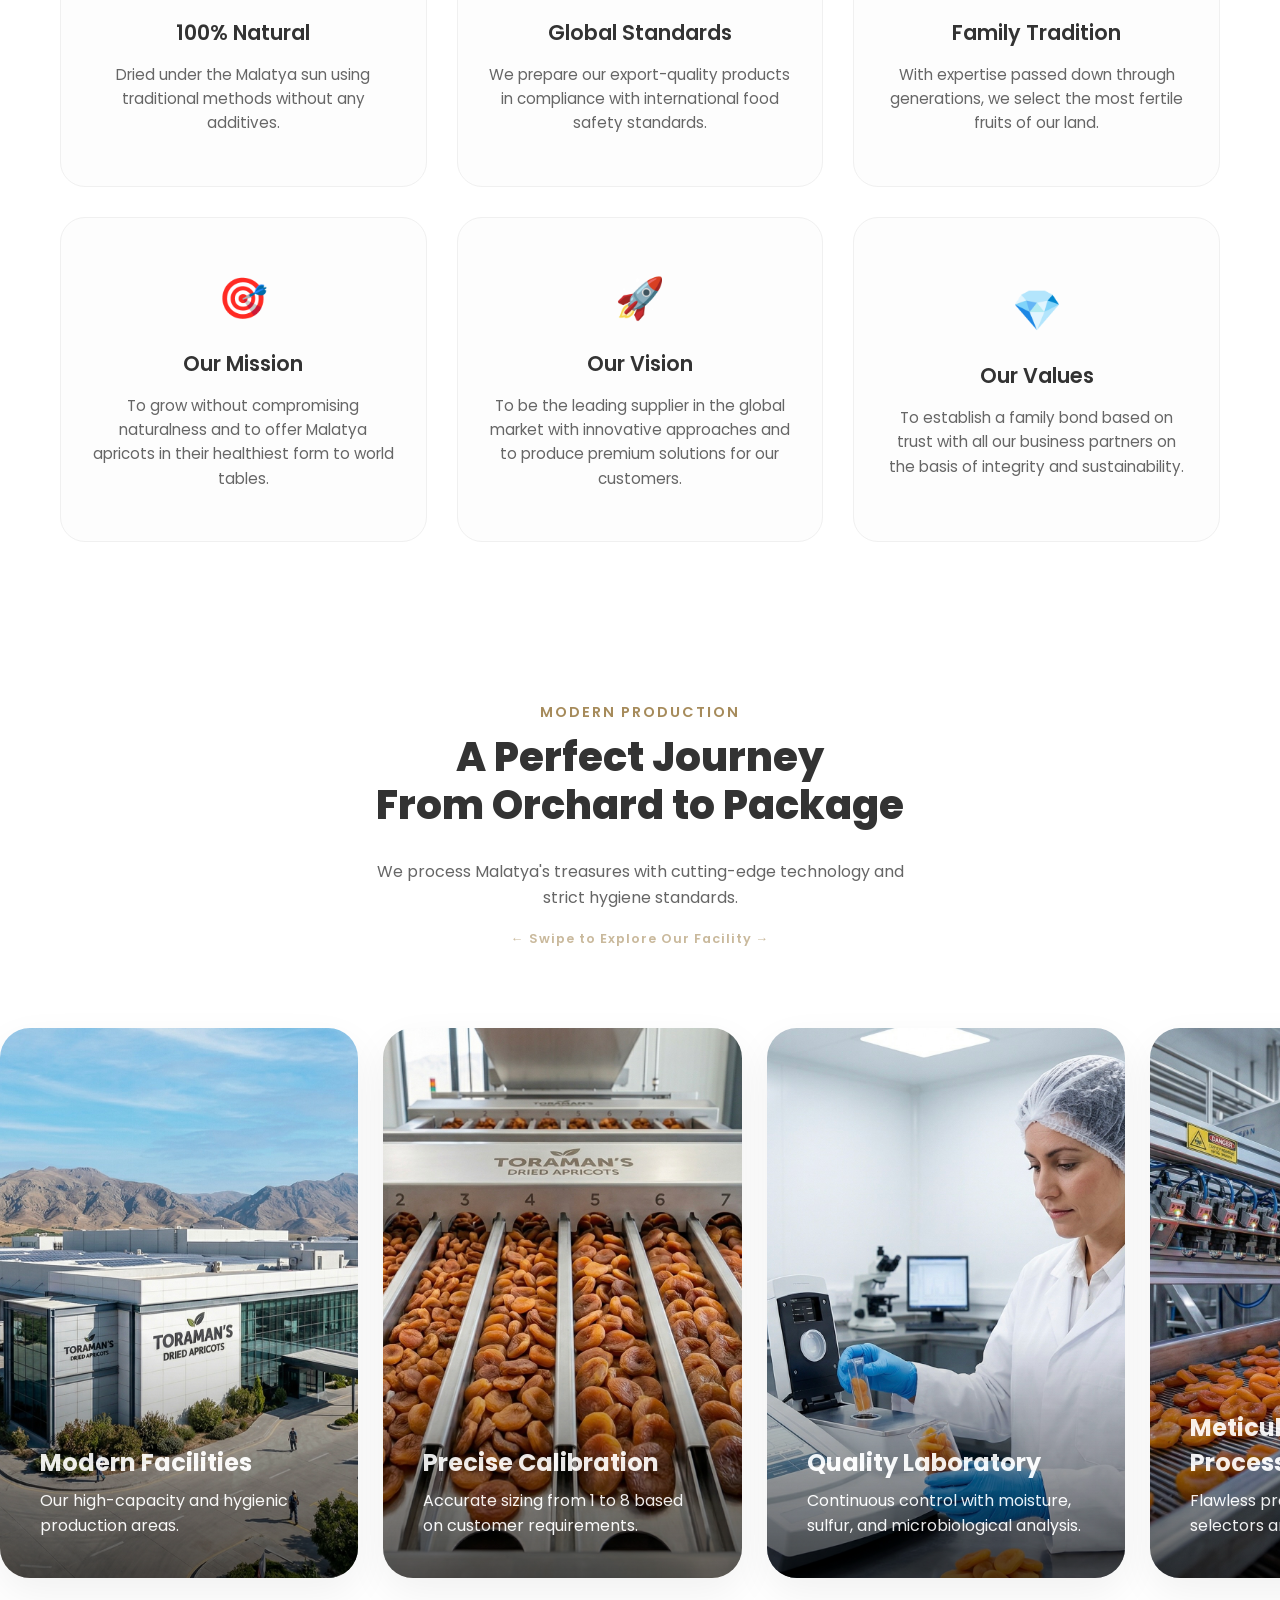
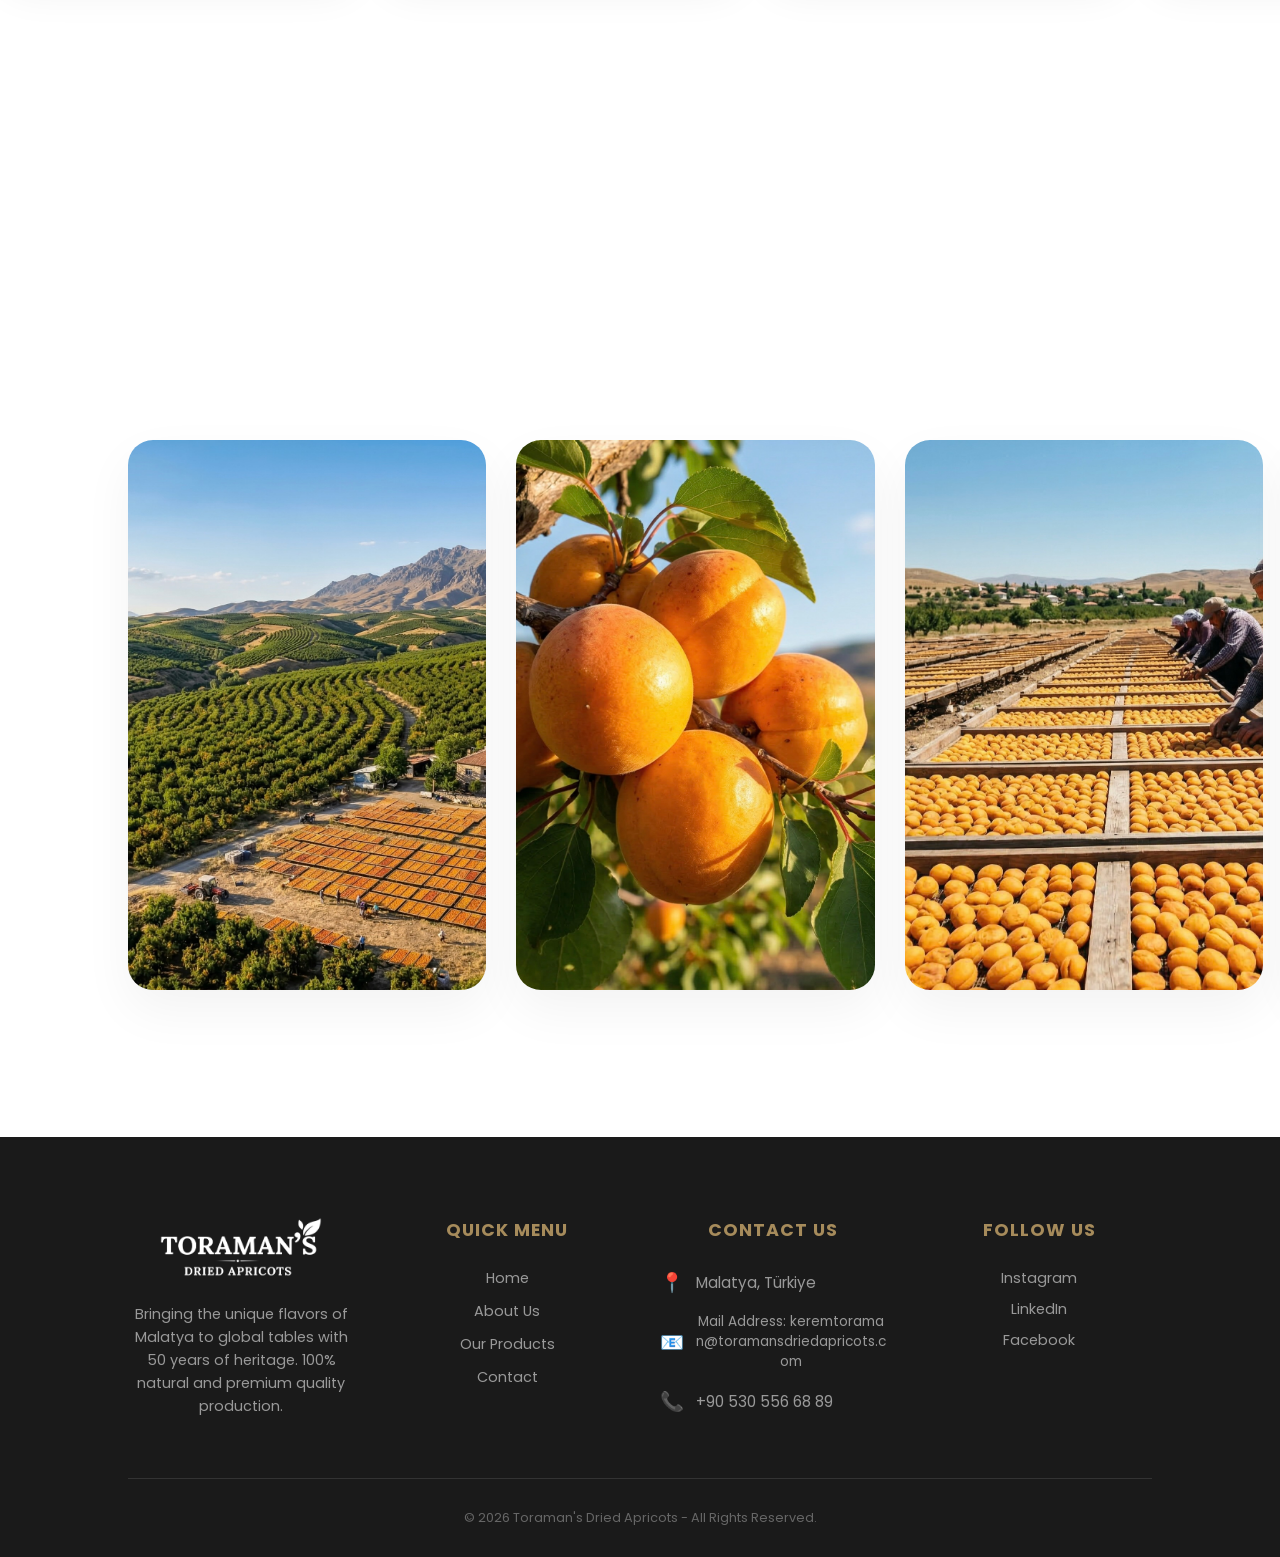
==== commit 23ac453e: "Update about-en.html" ====
--- a/about-en.html
+++ b/about-en.html
@@ -263,7 +263,7 @@
         </div>
 
         <div class="footer-col">
-            <h4>İletişim</h4>
+            <h4>CONTACT US</h4>
             <div class="footer-contact-list">
                 <div class="contact-item">
                     <span class="icon">📍</span>
@@ -271,7 +271,7 @@
                 </div>
                 <div class="contact-item">
                     <span class="icon">📧</span>
-                    <p class="long-email">Mail Adress: keremtoraman@toramansdriedapricots.com</p>
+                    <p class="long-email">Mail Address: keremtoraman@toramansdriedapricots.com</p>
                 </div>
                 <div class="contact-item">
                     <span class="icon">📞</span>
